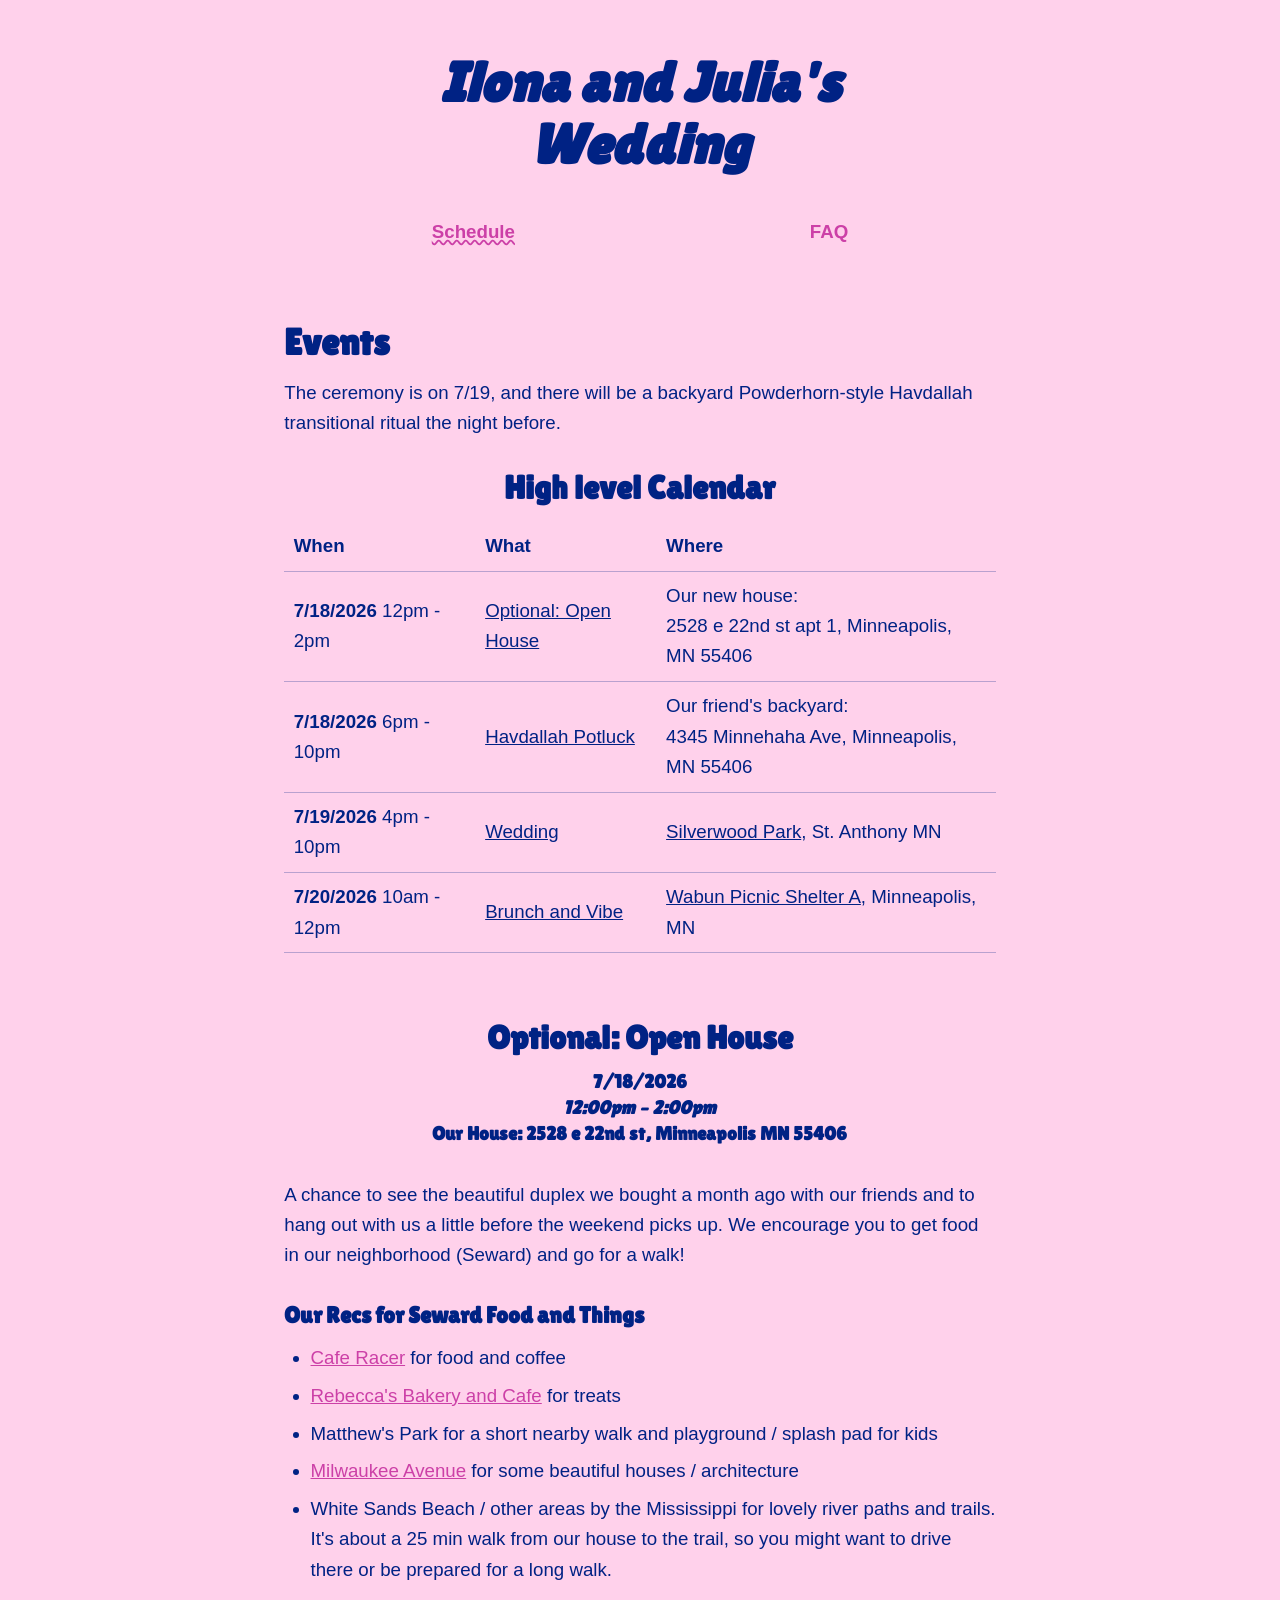
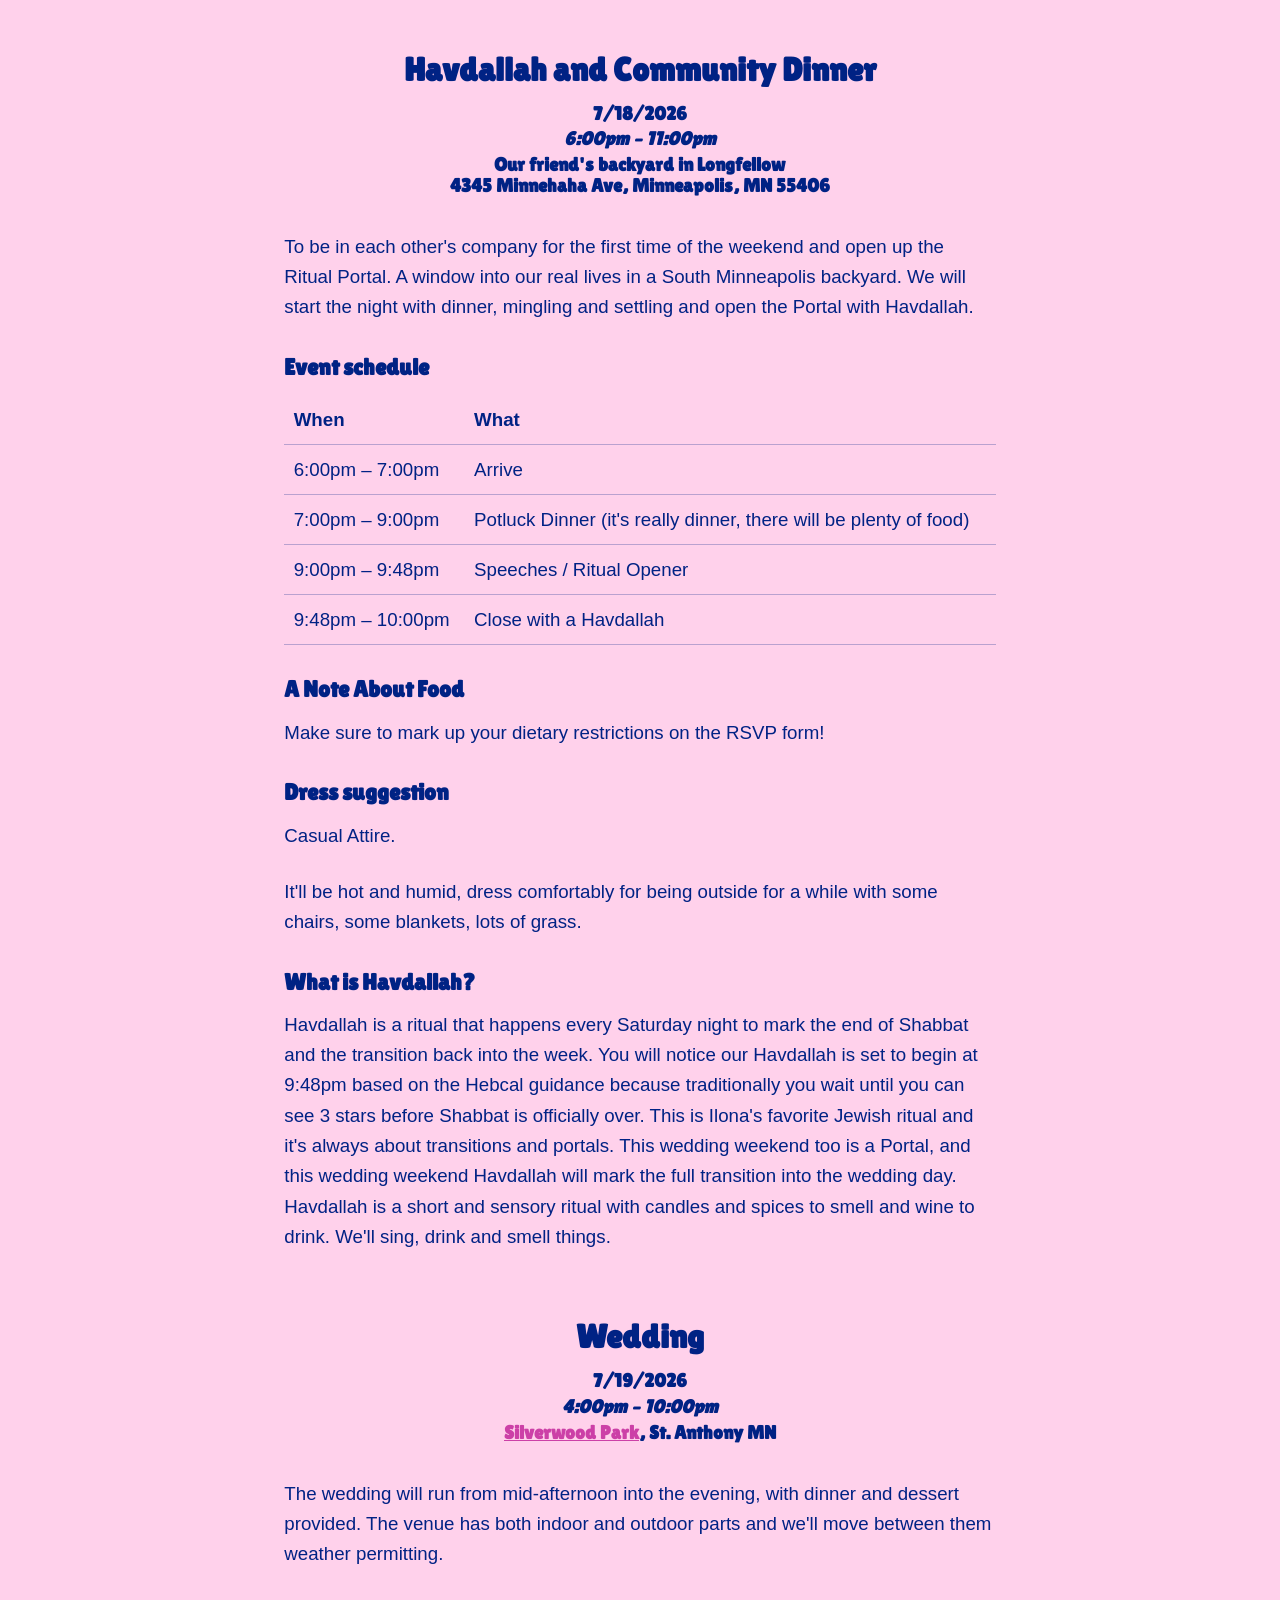
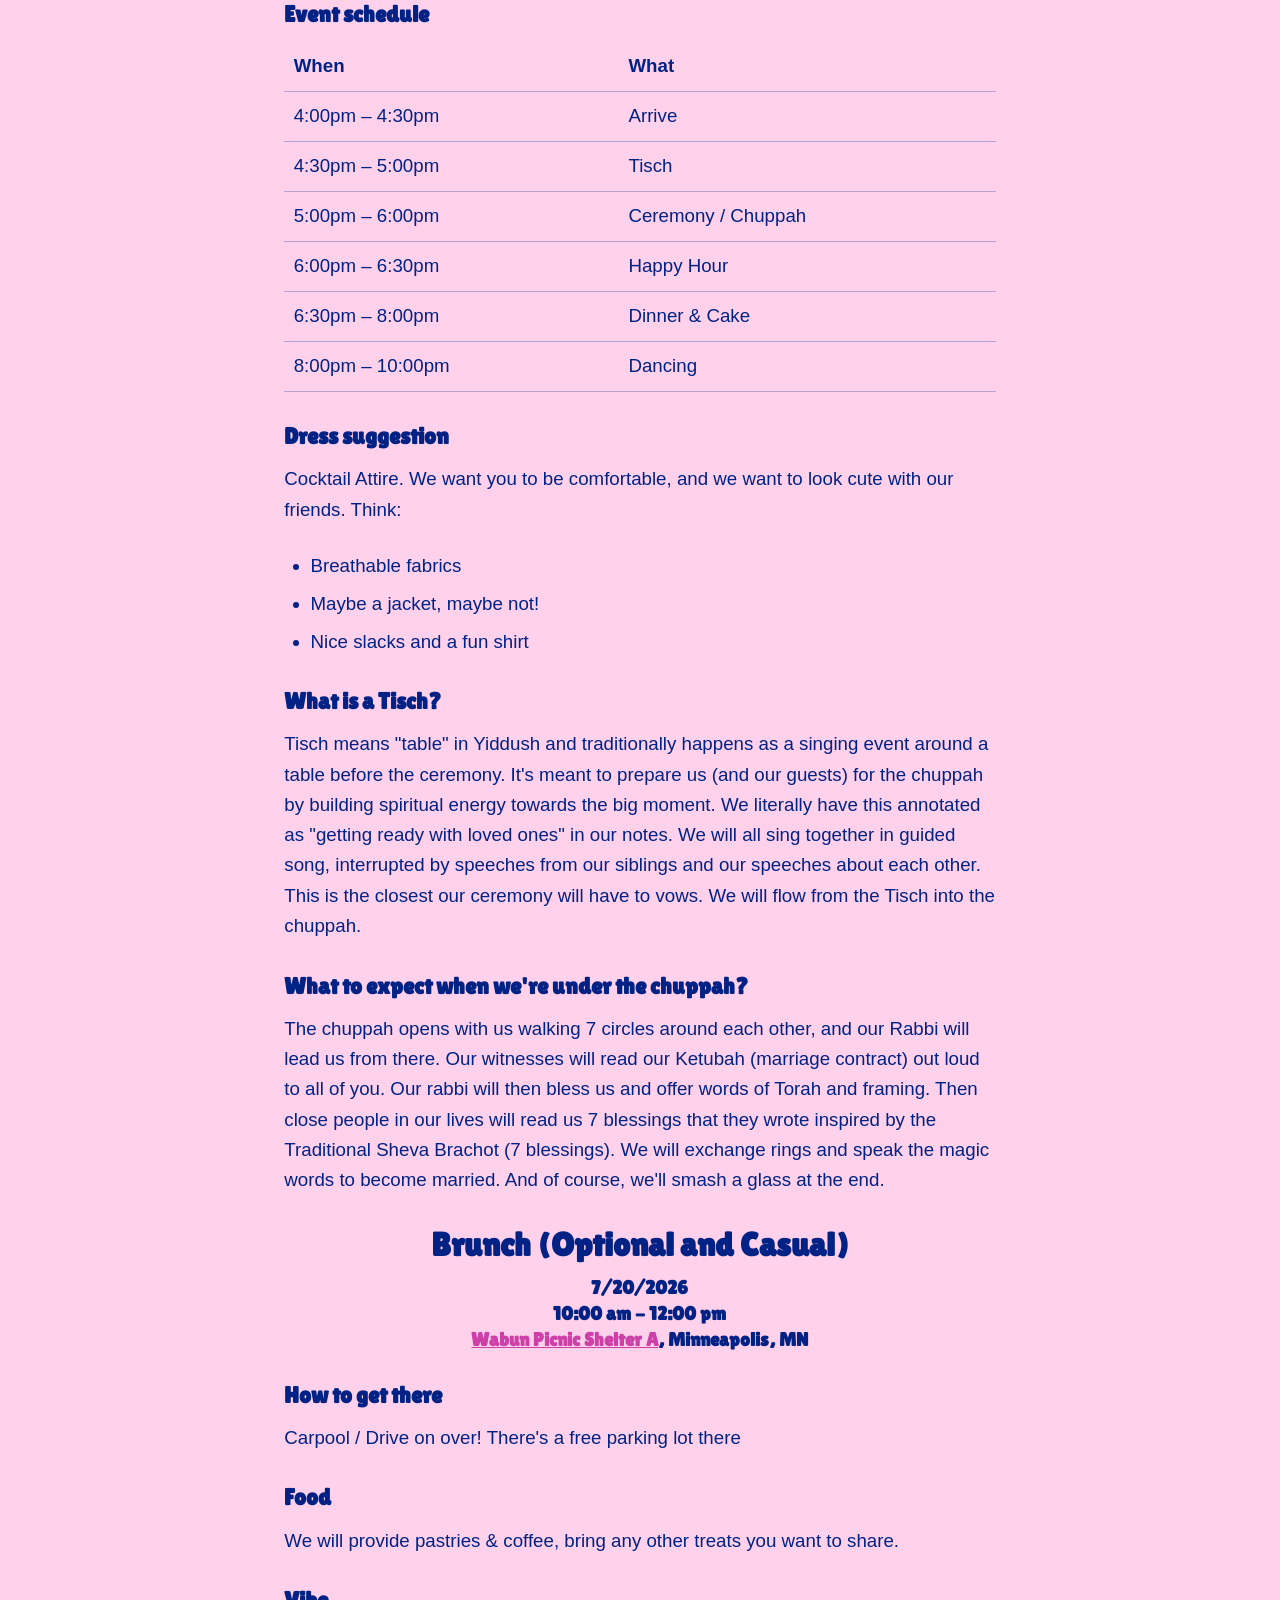
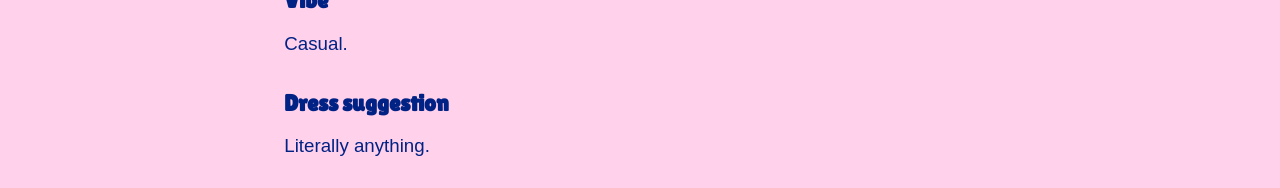
==== index.html @ bc01c8ad "address" ====
<!doctype html>
<html lang="en">

<head>
  <meta charset="utf-8">
  <meta name="viewport" content="width=device-width, initial-scale=1.0">
  <link rel="stylesheet" href="/style.css">
  <link rel="preconnect" href="https://fonts.googleapis.com">
  <link rel="preconnect" href="https://fonts.gstatic.com" crossorigin>
  <link
    href="https://fonts.googleapis.com/css2?family=Merriweather:ital,opsz,wght@0,18..144,300..900;1,18..144,300..900&display=swap"
    rel="stylesheet">
  <title>Ilona and Julia's Wedding</title>
</head>

<body>
  <h1><strong>Ilona and Julia's<br/> Wedding</strong></h1>
  <nav>
    <li><a href="/" class="current">Schedule</a></li>
    <li><a href="/faq.html" class="not-current">FAQ</a></li>
  </nav>
  <p><span class="heart-hover-image"><img src="./IMG_3.jpeg" alt=""></span></p>
  <h2>Events</h2>
  <p>The ceremony is on 7/19, and there will be a backyard Powderhorn-style Havdallah transitional ritual the night before.</p>
  <h3>High level Calendar</h3>
  <table>
    <thead>
      <tr>
        <th style="text-align:left">When</th>
        <th style="text-align:left">What</th>
        <th style="text-align:left">Where</th>
      </tr>
    </thead>
    <tbody>
      <tr>
        <td style="text-align:left"><strong>7/18/2026</strong> 12pm - 2pm</td>
        <td style="text-align:left"><a class="toc-link" href="#openhouse">Optional: Open House</a></td>
        <td style="text-align:left">Our new house:<br/>2528 e 22nd st apt 1, Minneapolis, MN 55406</td>
      </tr>
      <tr>
        <td style="text-align:left"><strong>7/18/2026</strong> 6pm - 10pm</td>
        <td style="text-align:left"><a class="toc-link" href="#havdalah">Havdallah Potluck</a></td>
        <td style="text-align:left">Our friend's backyard:<br/>4345 Minnehaha Ave, Minneapolis, MN 55406</td>
      </tr>
      <tr>
        <td style="text-align:left"><strong>7/19/2026</strong> 4pm - 10pm</td>
        <td style="text-align:left"><a class="toc-link" href="#wedding">Wedding</a></td>
        <td style="text-align:left"><a href="https://www.threeriversparks.org/location/silverwood-park">Silverwood Park</a>, St. Anthony MN</td>
      </tr>
      <tr>
        <td style="text-align:left"><strong>7/20/2026</strong> 10am - 12pm</td>
        <td style="text-align:left"><a class="toc-link" href="#brunch">Brunch and Vibe</a></td>
        <td style="text-align:left"><a href="https://www.minneapolisparks.org/wp-content/uploads/2021/07/minnehaha_park_picnic_map_CORRECTED_2022-reduced.pdf">Wabun Picnic Shelter A</a>,
          Minneapolis, MN</td>
      </tr>
    </tbody>
  </table>
  <h3 id="openhouse"><br />Optional: Open House</h3>
  <h6><strong>7/18/2026</strong></h6>
  <h6><em>12:00pm – 2:00pm</em></h6>
  <h6>Our House: 2528 e 22nd st, Minneapolis MN 55406</h6>
  <br />
  <p>
    A chance to see the beautiful duplex we bought a month ago with our friends and to hang out with us a little before the weekend picks up.
    We encourage you to get food in our neighborhood (Seward) and go for a walk!
  </p>
  <h5>Our Recs for Seward Food and Things</h5>
  <ul>
    <li><a href="https://www.caferacermn.com/">Cafe Racer</a> for food and coffee</li>
    <li><a href="https://www.yelp.com/biz/rebeccas-bakery-minneapolis">Rebecca's Bakery and Cafe</a> for treats</li>
    <li>Matthew's Park for a short nearby walk and playground / splash pad for kids</li>
    <li><a href="https://en.wikipedia.org/wiki/Milwaukee_Avenue_Historic_District">Milwaukee Avenue</a> for some beautiful houses / architecture</li>
    <li>White Sands Beach / other areas by the Mississippi for lovely river paths and trails. It's about a 25 min walk from our house to the trail, so you might want to drive there or be prepared for a long walk.</li>
  </ul>

  <h3 id="havdalah"><br />Havdallah and Community Dinner</h3>
  <h6><strong>7/18/2026</strong></h6>
  <h6><em>6:00pm – 11:00pm</em></h6>
  <h6>Our friend's backyard in Longfellow<br/>4345 Minnehaha Ave, Minneapolis, MN 55406</h6>
  <br />
  <p>To be in each other's company for the first time of the weekend and open up the Ritual Portal.
    A window into our real lives in a South Minneapolis backyard. We will start the night with dinner, mingling and settling and open the Portal with Havdallah.
  </p>
  <h5>Event schedule</h5>
  <table>
    <thead>
      <tr>
        <th style="text-align:left">When</th>
        <th style="text-align:left">What</th>
      </tr>
    </thead>
    <tbody>
      <tr>
        <td style="text-align:left">6:00pm – 7:00pm</td>
        <td style="text-align:left">Arrive</td>
      </tr>
      <tr>
        <td style="text-align:left">7:00pm – 9:00pm</td>
        <td style="text-align:left">Potluck Dinner (it's really dinner, there will be plenty of food)</td>
      </tr>
      <tr>
        <td style="text-align:left">9:00pm – 9:48pm</td>
        <td style="text-align:left">Speeches / Ritual Opener</td>
      </tr>
      <tr>
        <td style="text-align:left">9:48pm – 10:00pm</td>
        <td style="text-align:left">Close with a Havdallah</td>
      </tr>
    </tbody>
  </table>
  <h5>A Note About Food</h5>
  <p>Make sure to mark up your dietary restrictions on the RSVP form!</p>
  <h5>Dress suggestion</h5>
  <p>Casual Attire.</p>
  <p>It'll be hot and humid, dress comfortably for being outside for a while with some chairs, some blankets, lots of grass.</p>
  <h5>What is Havdallah?</h5>
  <p>
    Havdallah is a ritual that happens every Saturday night to mark the end of Shabbat and the transition back into the week.
    You will notice our Havdallah is set to begin at 9:48pm based on the Hebcal guidance because traditionally you wait until you can see 3 stars before Shabbat is officially over.
    This is Ilona's favorite Jewish ritual and it's always about transitions and portals.
    This wedding weekend too is a Portal, and this wedding weekend Havdallah will mark the full transition into the wedding day.
    Havdallah is a short and sensory ritual with candles and spices to smell and wine to drink. We'll sing, drink and smell things.
  </p>
  <!-- <p>Ours will be ....</p> -->
  <h3 id="wedding"><br />Wedding</h3>
  <h6><strong>7/19/2026</strong></h6>
  <h6><em>4:00pm – 10:00pm</em></h6>
  <h6><a href="https://www.threeriversparks.org/location/silverwood-park">Silverwood Park</a>, St. Anthony MN</h6>
  <br />
  <p>The wedding will run from mid-afternoon into the evening, with dinner and dessert
    provided. The venue has both indoor and outdoor parts and we'll move between them weather permitting.</p>
    <h5>Event schedule</h5>
  <table>
    <thead>
      <tr>
        <th style="text-align:left">When</th>
        <th style="text-align:left">What</th>
      </tr>
    </thead>
    <tbody>
      <tr>
        <td style="text-align:left">4:00pm – 4:30pm</td>
        <td style="text-align:left">Arrive</td>
      </tr>
      <tr>
        <td style="text-align:left">4:30pm – 5:00pm</td>
        <td style="text-align:left">Tisch</td>
      </tr>
      <tr>
        <td style="text-align:left">5:00pm – 6:00pm</td>
        <td style="text-align:left">Ceremony / Chuppah</td>
      </tr>
      <tr>
        <td style="text-align:left">6:00pm – 6:30pm</td>
        <td style="text-align:left">Happy Hour</td>
      </tr>
      <tr>
        <td style="text-align:left">6:30pm – 8:00pm</td>
        <td style="text-align:left">Dinner & Cake</td>
      </tr>
      <tr>
        <td style="text-align:left">8:00pm – 10:00pm</td>
        <td style="text-align:left">Dancing</td>
      </tr>
    </tbody>
  </table>
  <h5>Dress suggestion</h5>
  <p>Cocktail Attire. We want you to be comfortable, and we want to look cute with our friends. Think:
    <ul>
      <li>Breathable fabrics</li>
      <li>Maybe a jacket, maybe not!</li>
      <li>Nice slacks and a fun shirt</li>
    </ul>
  </p>
  <h5>What is a Tisch?</h5>
  <p>
    Tisch means "table" in Yiddush and traditionally happens as a singing event around a table before the ceremony.
    It's meant to prepare us (and our guests) for the chuppah by building spiritual energy towards the big moment. We literally have this annotated as "getting ready with loved ones" in our notes.
    We will all sing together in guided song, interrupted by speeches from our siblings and our speeches about each other.
    This is the closest our ceremony will have to vows. We will flow from the Tisch into the chuppah.
  </p>
  <h5>What to expect when we're under the chuppah?</h5>
  <p>
    The chuppah opens with us walking 7 circles around each other, and our Rabbi will lead us from there. Our witnesses will read our Ketubah (marriage contract) out loud to all of you.
    Our rabbi will then bless us and offer words of Torah and framing. Then close people in our lives will read us 7 blessings that they wrote inspired by the Traditional Sheva Brachot (7 blessings).
    We will exchange rings and speak the magic words to become married.
    And of course, we'll smash a glass at the end.
  </p>
  <!-- <p>Ours will be ....</p> -->
  <h3 id="brunch">Brunch (Optional and Casual)</h3>
  <h6><strong>7/20/2026</strong></h6>
  <h6>10:00 am - 12:00 pm</h6>
  <h6><a href="https://www.minneapolisparks.org/wp-content/uploads/2021/07/minnehaha_park_picnic_map_CORRECTED_2022-red">Wabun Picnic Shelter A</a>, Minneapolis, MN</h6>
  <h5>How to get there</h5>
  <p>Carpool / Drive on over! There's a free parking lot there</p>
  <h5>Food</h5>
  <p>We will provide pastries &amp; coffee, bring any other treats you want to share.</p>
  <h5>Vibe</h5>
  <p>Casual.</p>
  <h5>Dress suggestion</h5>
  <p>Literally anything.</p>
</body>
---- style.css ----
/* Sakura.css v1.5.0
 * ================
 * Minimal css theme.
 * Project: https://github.com/oxalorg/sakura/
 */
@import url('https://fonts.googleapis.com/css2?family=Lilita+One&display=swap');

 :root {
  --hover-accent-color: #ff6dc0; /* Define the hover color variable */
  --accent-color: #cc40a7;
  --background-color: #ffd1eb;
  --text-color: #002284;
  --text-color-less-opacity: #00218446;
}

/* Body */
html {
  font-size: 65%;
}

body {
  font-size: 1.8rem;
  font-family: Arial, sans-serif;
  line-height: 1.618;
  max-width: 38em;
  margin: auto;
  color: var(--text-color);
  background-color: var(--background-color);
  padding-left: 16px;
  padding-right: 16px;
}

@media (max-width: 684px) {
  body {
    font-size: 1.53rem;
  }
}
@media (max-width: 382px) {
  body {
    font-size: 1.35rem;
  }
}
h1,
h2,
h3,
h4,
h5,
h6 {
  line-height: 1.1;
  font-family: "Lilita One";
  font-weight: 600;
  margin-top: 3rem;
  margin-bottom: 1.5rem;
  overflow-wrap: break-word;
  word-wrap: break-word;
  -ms-word-break: break-all;
  word-break: break-word;
}

h1 {
  font-size: 3em;
  text-align: center;
  margin-bottom: 4rem;
  margin-top: 5rem;
  font-style: italic;
  font-weight: 100;
}

h2 {
  font-size: 2em;
}

h3 {
  font-size: 1.75em;
  text-align: center;
}

h4 {
  font-size: 1.5em;
}

h5 {
  font-size: 1.25em;
}

h6 {
  font-size: 1em;
  text-align: center;
  margin-top: 0.5rem;
  margin-bottom: 0.5rem;
}

p {
  margin-top: 0px;
  margin-bottom: 2.5rem;
}

small,
sub,
sup {
  font-size: 75%;
}

hr {
  border-color: var(--accent-color);
}

a, a:visited {
  text-decoration: underline;
  color: var(--accent-color);
}

td a, td a:visited {
  color: var(--text-color);
}

ul {
  padding-left: 1.4em;
  margin-top: 0px;
  margin-bottom: 2.5rem;
}

li {
  margin-bottom: 0.4em;
}

img,
video {
  height: auto;
  max-width: 100%;
  margin-top: 0px;
  margin-bottom: 2.5rem;
  border-radius: 25px;
}

/* Pre and Code */
pre {
  background-color: #f1f1f1;
  display: block;
  padding: 1em;
  overflow-x: auto;
  margin-top: 0px;
  margin-bottom: 2.5rem;
  font-size: 0.9em;
}

code,
kbd,
samp {
  font-size: 0.9em;
  padding: 0 0.5em;
  background-color: #f1f1f1;
  white-space: pre-wrap;
}

pre > code {
  padding: 0;
  background-color: transparent;
  white-space: pre;
  font-size: 1em;
}

/* Tables */
table {
  text-align: left-align;
  width: 100%;
  border-collapse: collapse;
  margin-bottom: 2rem;
}

td,
th {
  padding: 0.5em;
  border-bottom: 1px solid var(--text-color-less-opacity);
}

label,
legend,
fieldset {
  display: block;
  margin-bottom: 0.5rem;
  font-weight: 600;
}

nav {
  display: flex;
  justify-content: space-around;
  list-style-type: none;
}

nav a {
  font-weight: bold;
}

nav .not-current {
  text-decoration: none;
}

nav .current {
  text-decoration-style: wavy;
}

/* Side Panel */
.side-panel {
  position: fixed;
  top: 0;
  right: -282px; /* width (280px) + shadow offset (2px) */
  width: 280px;
  height: 100%;
  background-color: #f5f3ed; /* Match body background */
  box-shadow: -2px 0 5px rgba(0, 0, 0, 0.1);
  transition: right 0.3s ease-in-out;
  z-index: 1000; /* Below hamburger when closed, but above content */
  padding: 20px;
  padding-top: 60px; /* Space for close button */
  overflow-y: auto;
  box-sizing: border-box; /* Ensure padding is within the width */
}

.side-panel.open {
  right: 0; /* Slide in */
}

.side-panel .close-btn {
  position: absolute;
  top: 15px;
  right: 15px;
  background-color: transparent;
  border: none;
  cursor: pointer;
  padding: 0;
  width: 48px;
  height: 48px;
  display: flex;
  align-items: center;
  justify-content: center;
  border-radius: 50%;
  transition: background-color 0.3s ease-in-out;
}

.side-panel .close-btn:hover {
  background-color: var(--hover-accent-color);
}

.side-panel .close-btn svg.close-icon {
  width: 75%;
  height: 75%;
}

#side-panel-nav a {
  display: block;
  padding: 10px 0;
  color: var(--accent-color);
  text-decoration: none;
  font-size: 1.6rem;
  border-bottom: 1px solid #e0e0e0;
}

#side-panel-nav a:hover {
  color: var(--hover-accent-color);
}
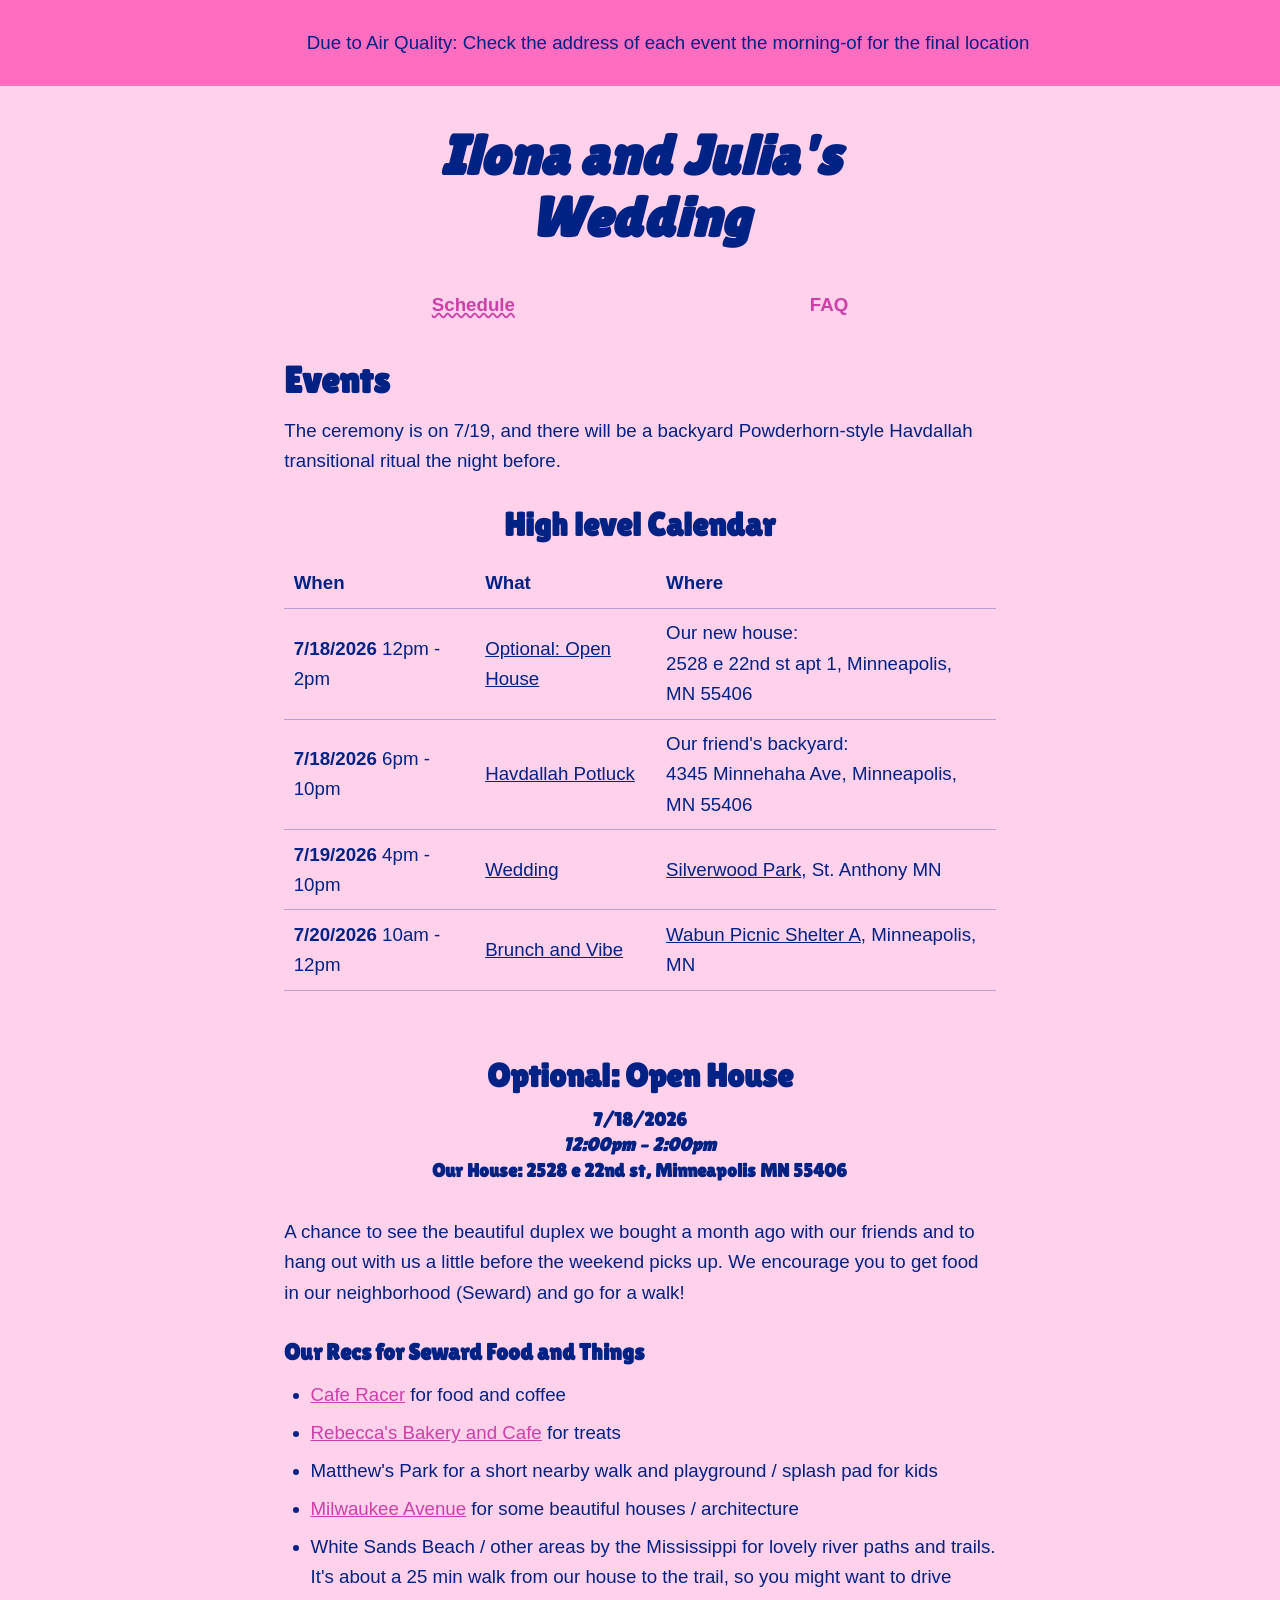
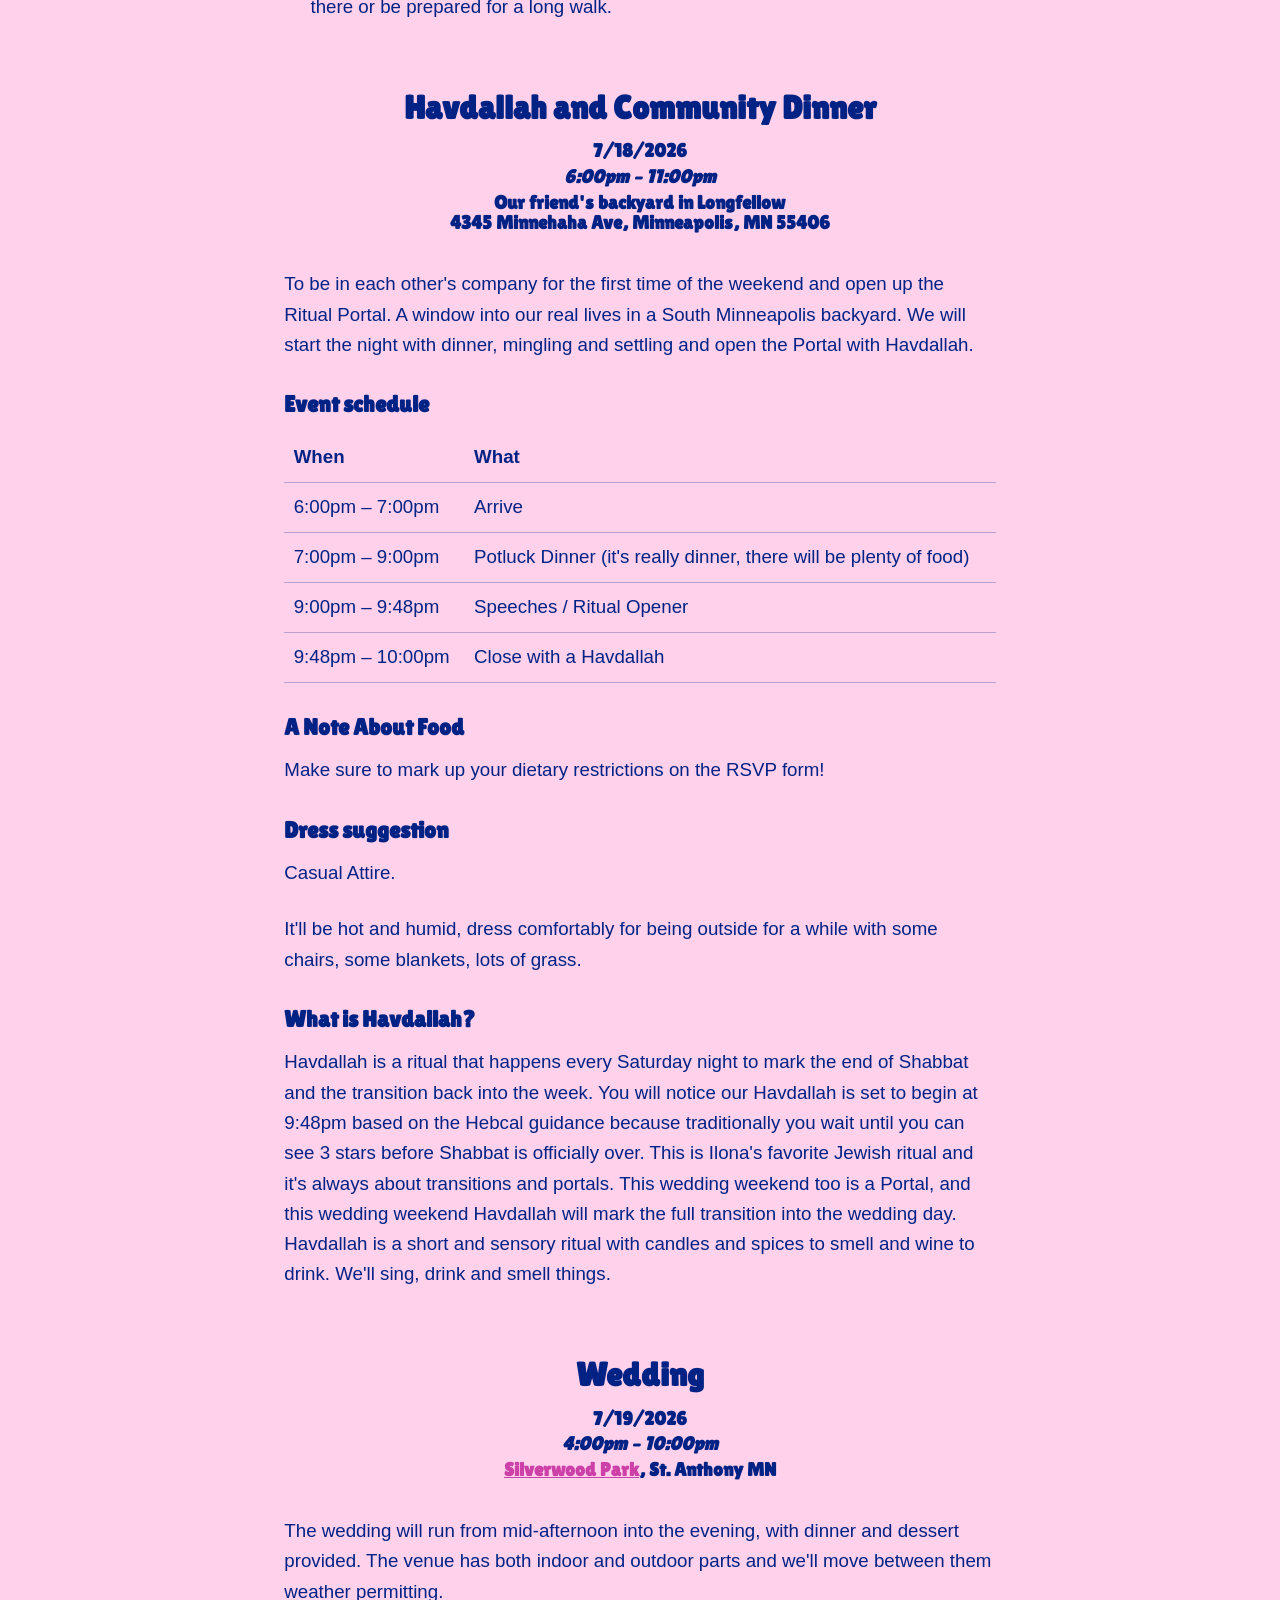
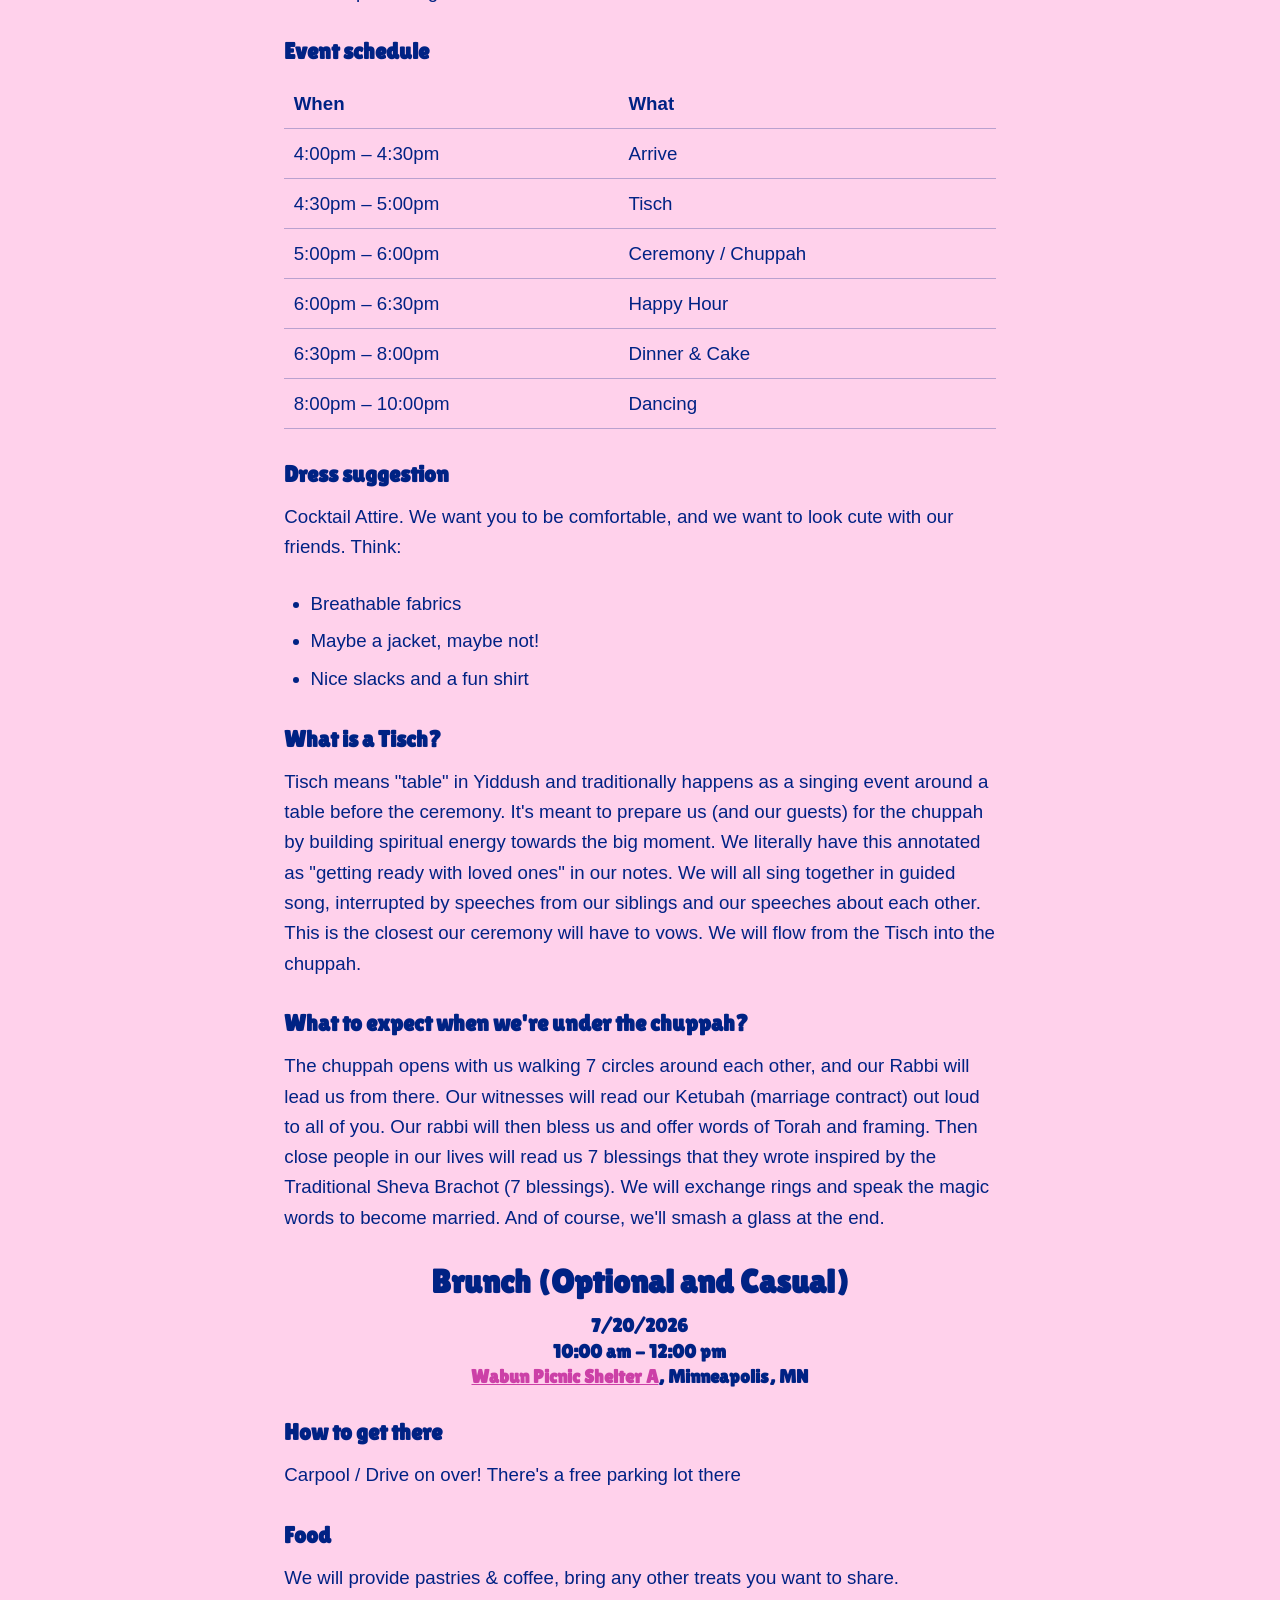
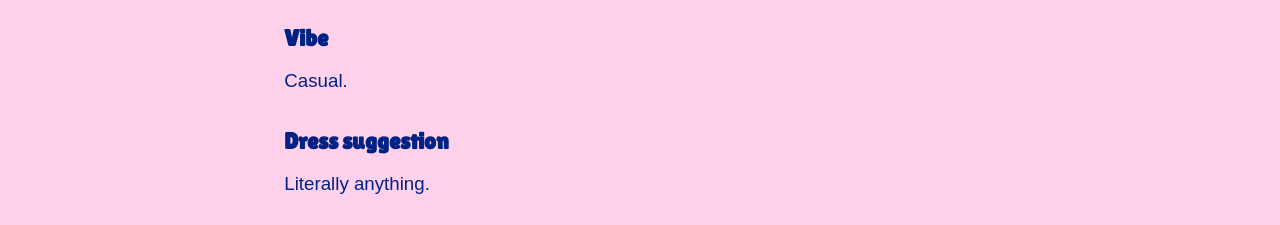
==== commit e5b571a1: "air quality banner" ====
--- a/index.html
+++ b/index.html
@@ -14,12 +14,12 @@
 </head>
 
 <body>
+  <p class="weather-banner">Due to Air Quality: Check the address of each event the morning-of for the final location</p>
   <h1><strong>Ilona and Julia's<br/> Wedding</strong></h1>
   <nav>
     <li><a href="/" class="current">Schedule</a></li>
     <li><a href="/faq.html" class="not-current">FAQ</a></li>
   </nav>
-  <p><span class="heart-hover-image"><img src="./IMG_3.jpeg" alt=""></span></p>
   <h2>Events</h2>
   <p>The ceremony is on 7/19, and there will be a backyard Powderhorn-style Havdallah transitional ritual the night before.</p>
   <h3>High level Calendar</h3>
--- a/style.css
+++ b/style.css
@@ -28,6 +28,19 @@
   background-color: var(--background-color);
   padding-left: 16px;
   padding-right: 16px;
+  overflow-x: hidden;
+}
+
+.weather-banner {
+  padding: 1.5em;
+  margin-left: 0px;
+  background: var(--hover-accent-color);
+  color: var(--text-color);
+  width: 100vw;
+  text-align: center;
+  position: absolute;
+  top: 0px;
+  left: 0px;
 }
 
 @media (max-width: 684px) {
@@ -61,7 +74,7 @@
   font-size: 3em;
   text-align: center;
   margin-bottom: 4rem;
-  margin-top: 5rem;
+  margin-top: 12rem;
   font-style: italic;
   font-weight: 100;
 }
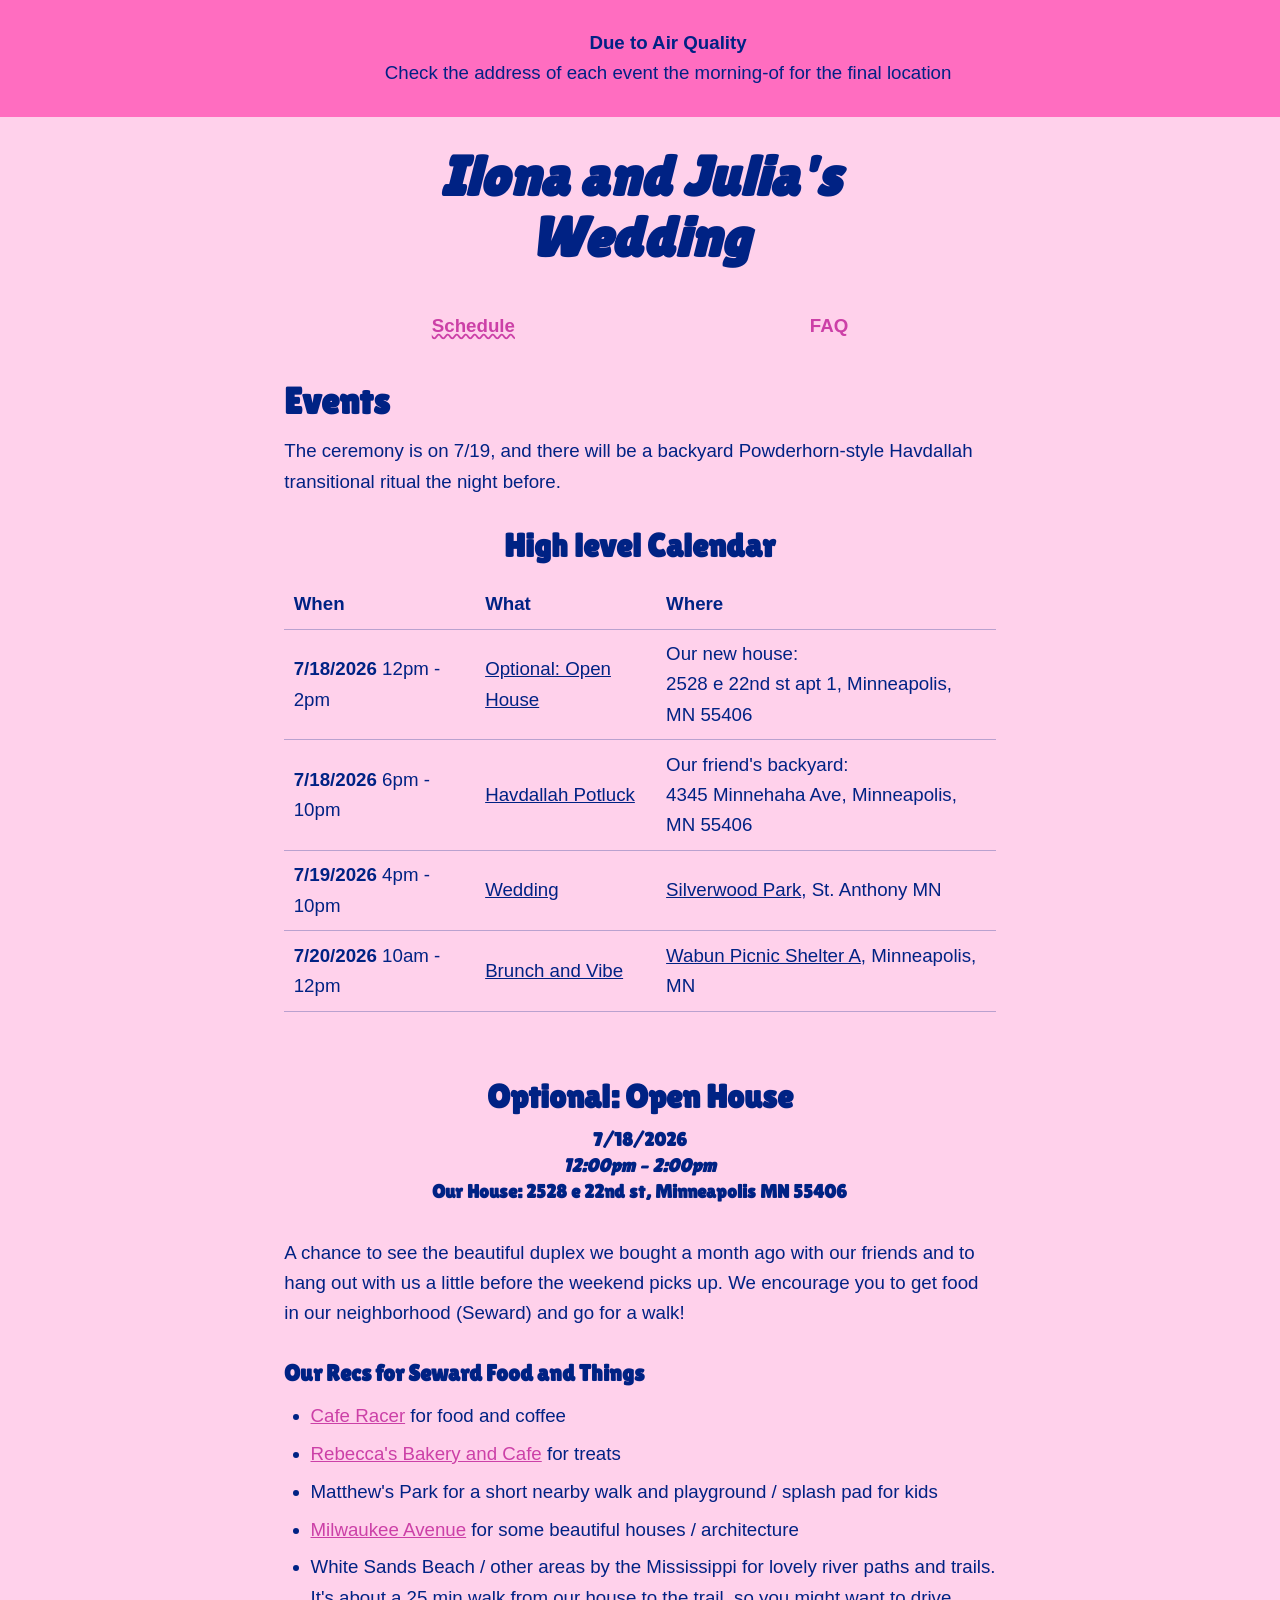
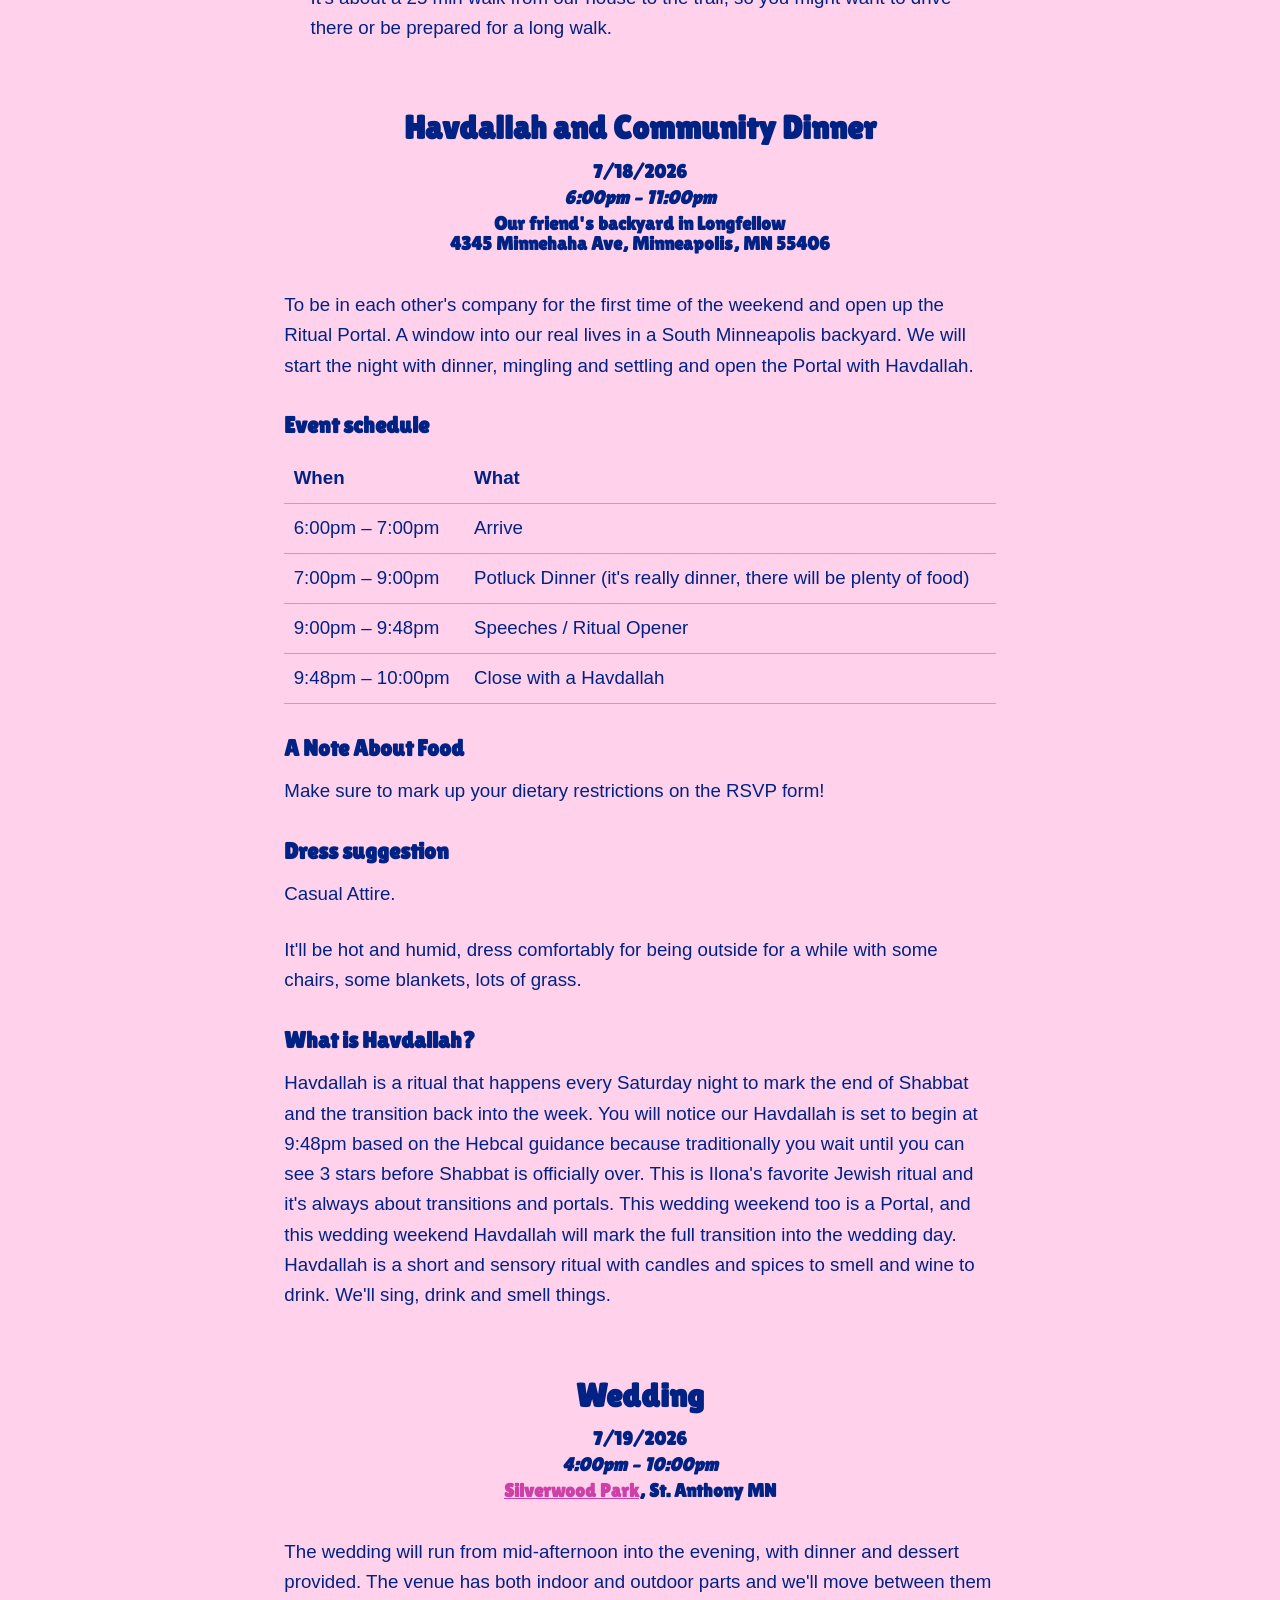
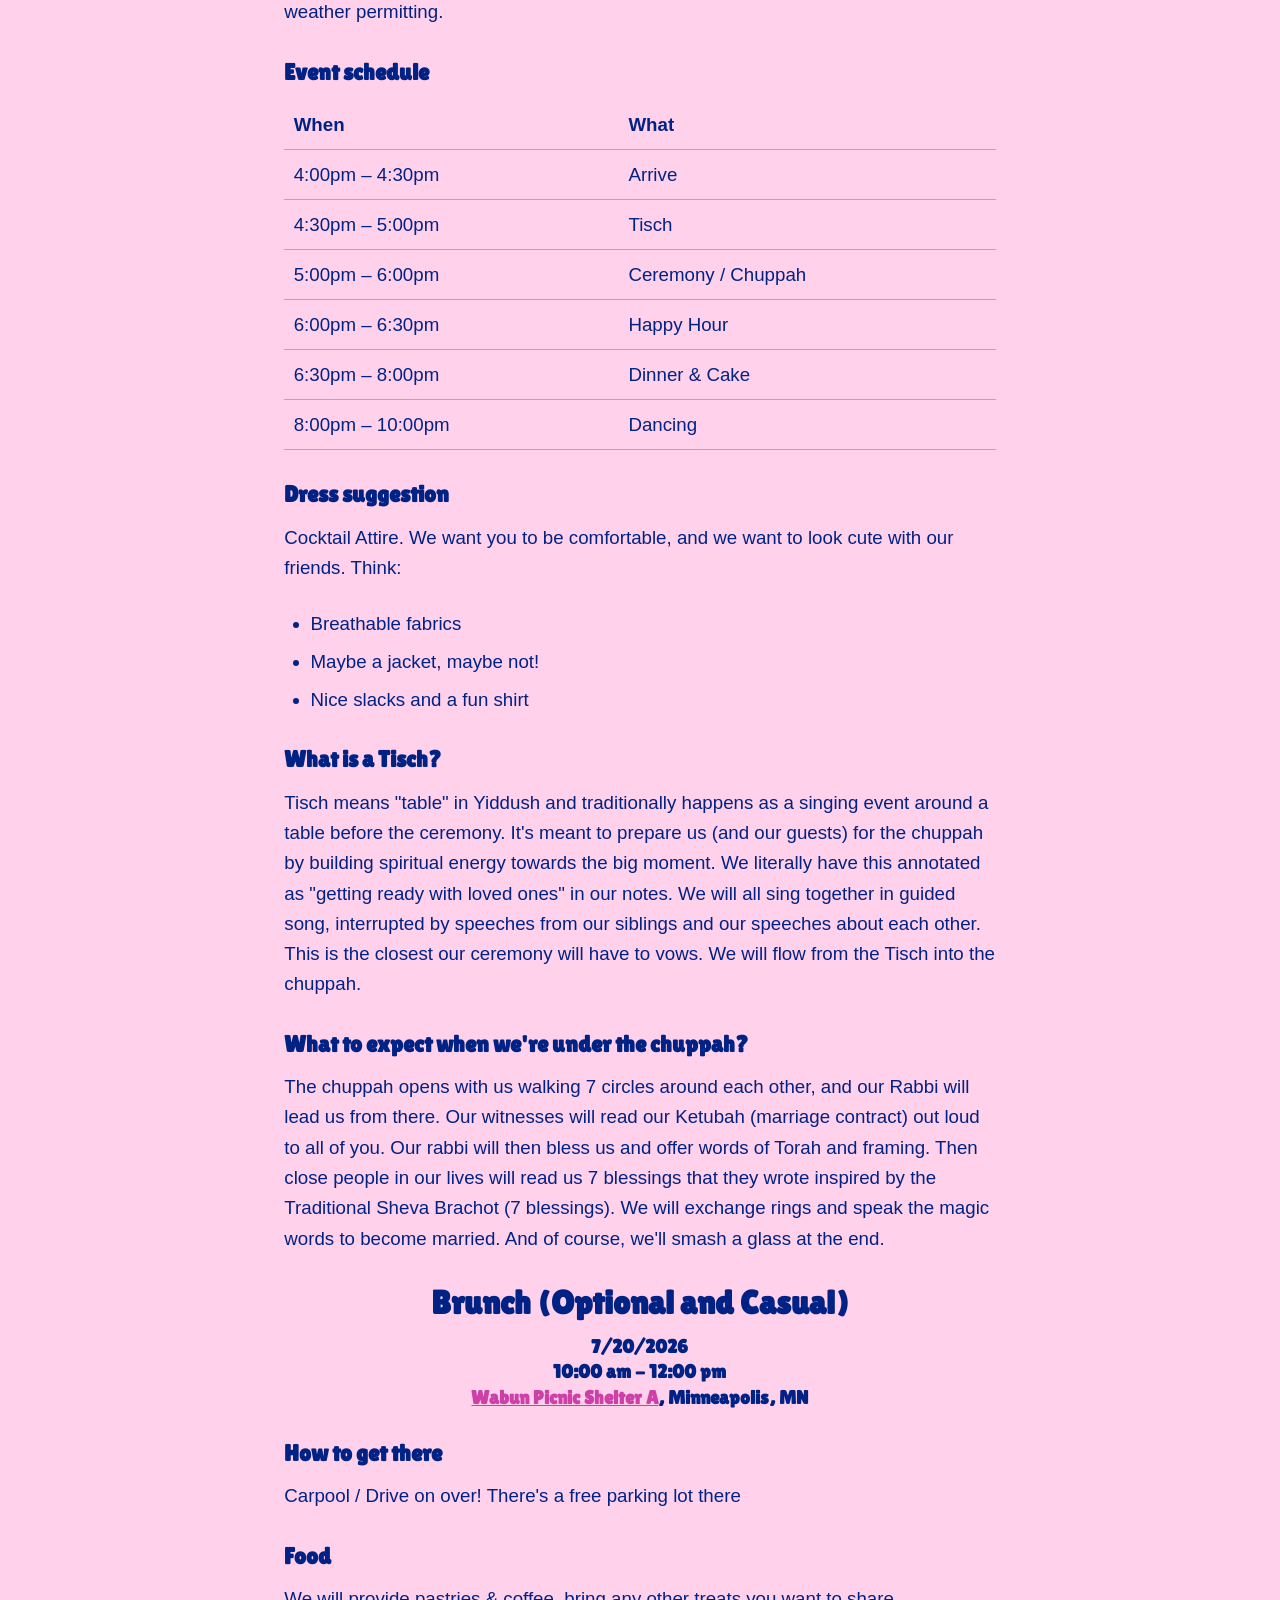
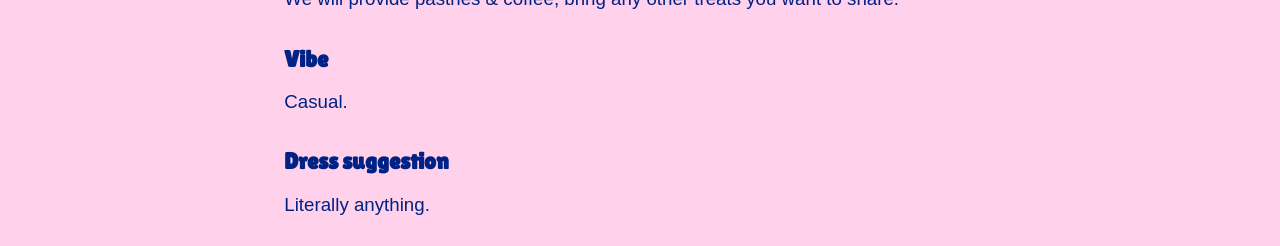
==== commit 9cff8ce6: "air quality banner v2 for better mobile" ====
--- a/index.html
+++ b/index.html
@@ -14,7 +14,10 @@
 </head>
 
 <body>
-  <p class="weather-banner">Due to Air Quality: Check the address of each event the morning-of for the final location</p>
+  <span class="weather-banner">
+    <p><strong>Due to Air Quality</strong></p>
+    <p>Check the address of each event the morning-of for the final location</p>
+  </span>
   <h1><strong>Ilona and Julia's<br/> Wedding</strong></h1>
   <nav>
     <li><a href="/" class="current">Schedule</a></li>
--- a/style.css
+++ b/style.css
@@ -41,6 +41,10 @@
   position: absolute;
   top: 0px;
   left: 0px;
+}
+
+.weather-banner p {
+  margin: 0px;
 }
 
 @media (max-width: 684px) {
@@ -74,7 +78,7 @@
   font-size: 3em;
   text-align: center;
   margin-bottom: 4rem;
-  margin-top: 12rem;
+  margin-top: 14rem;
   font-style: italic;
   font-weight: 100;
 }
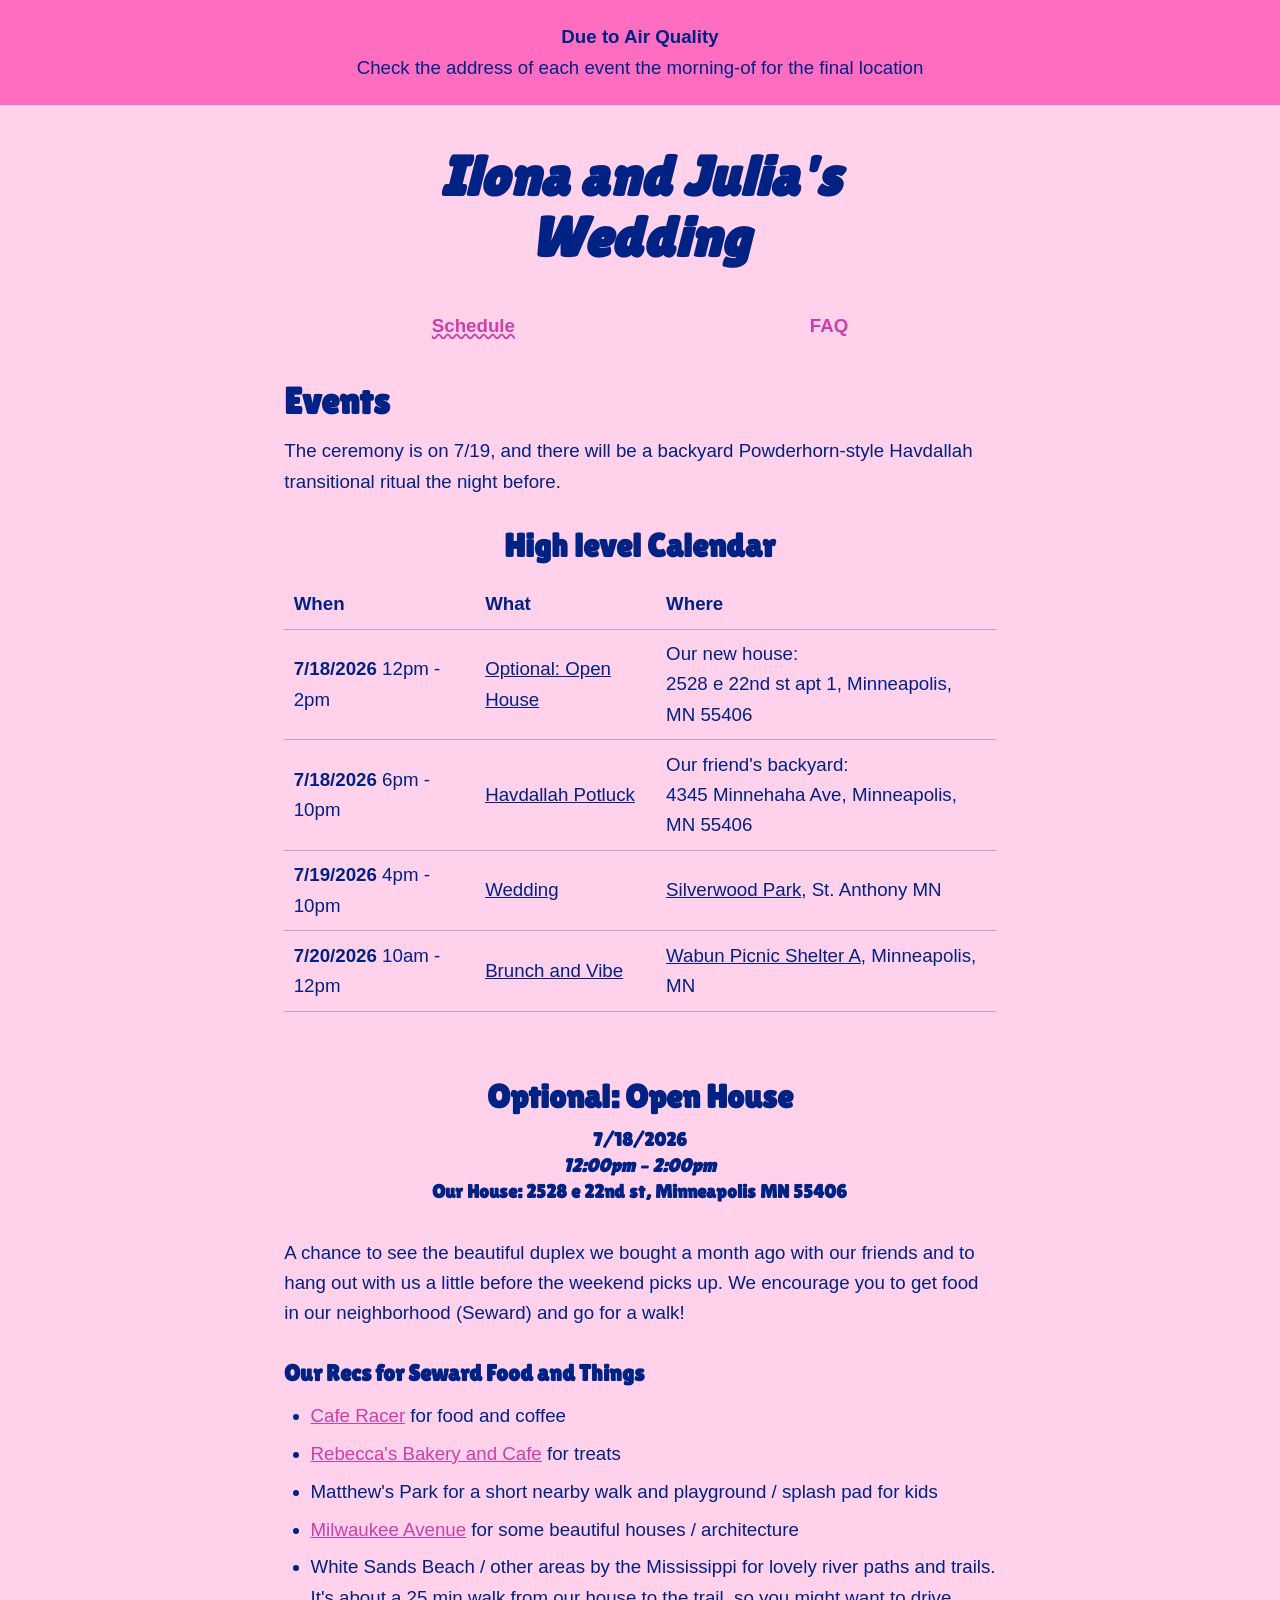
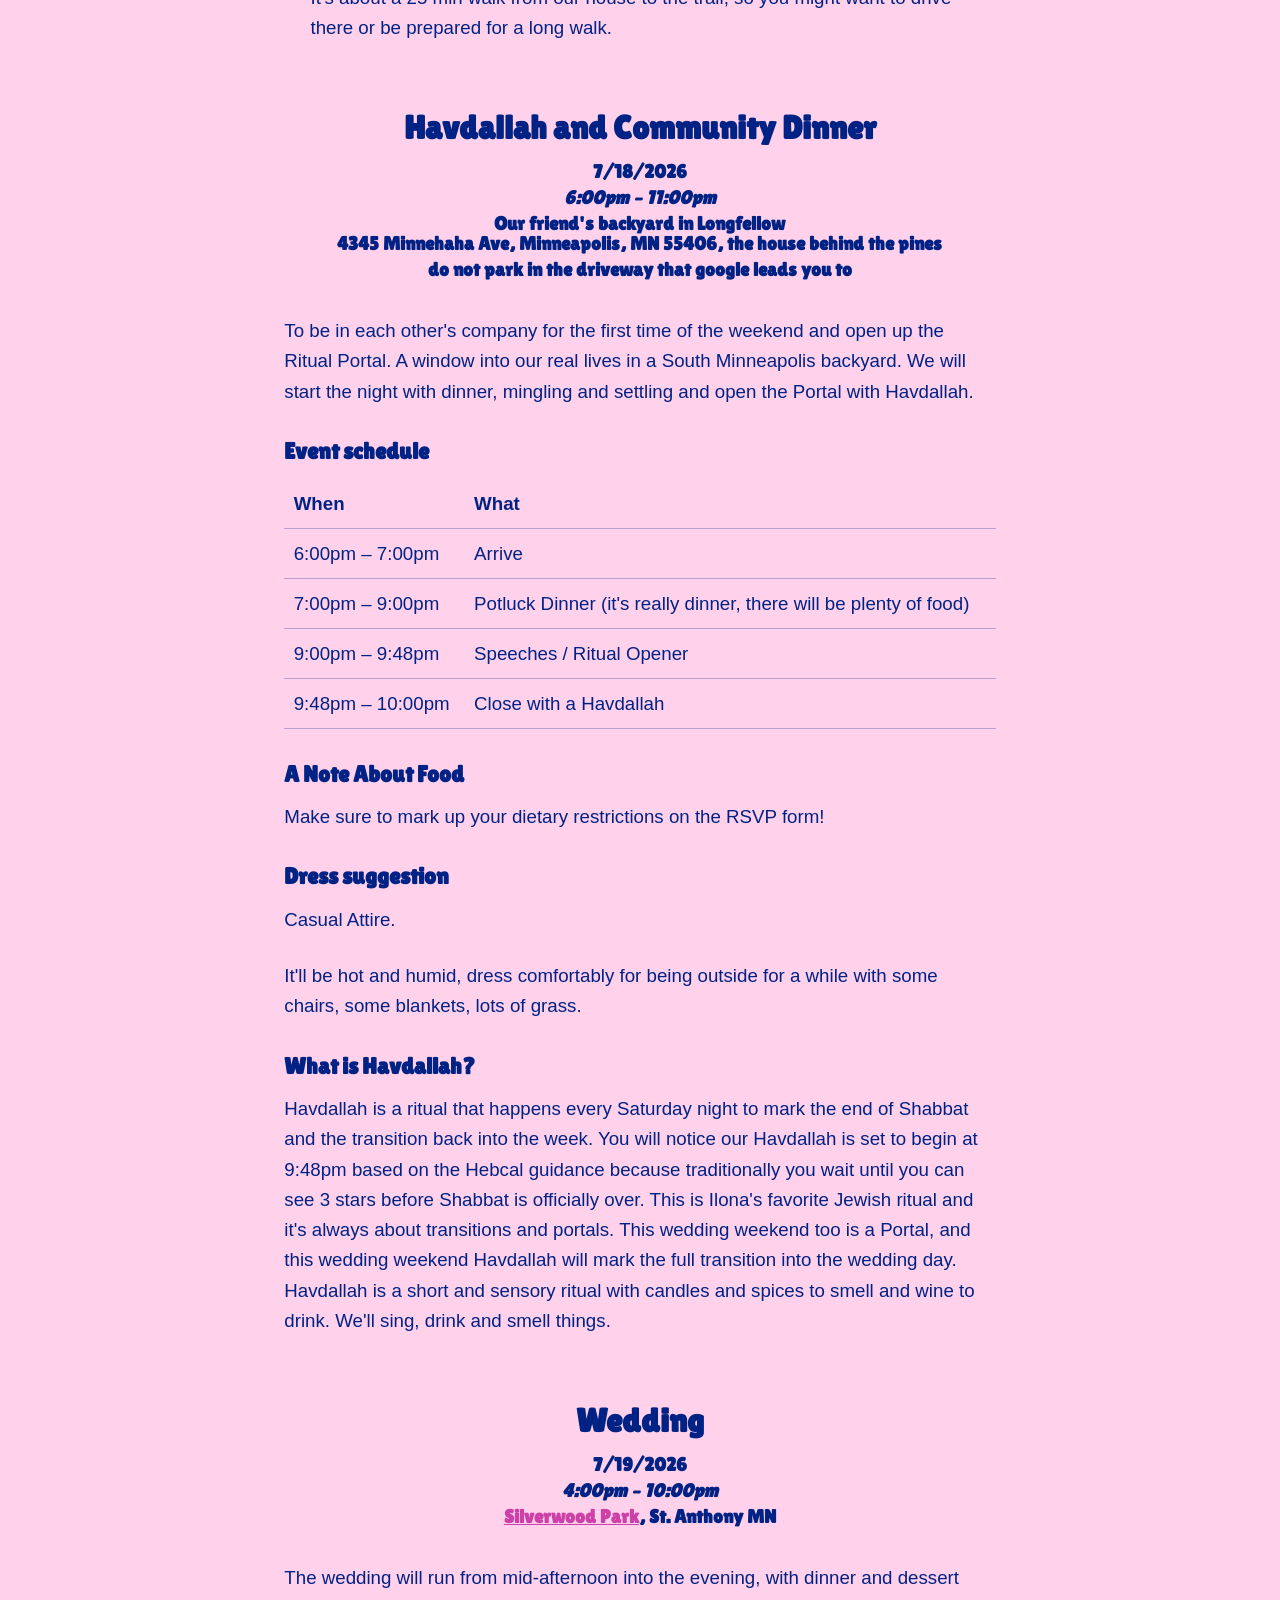
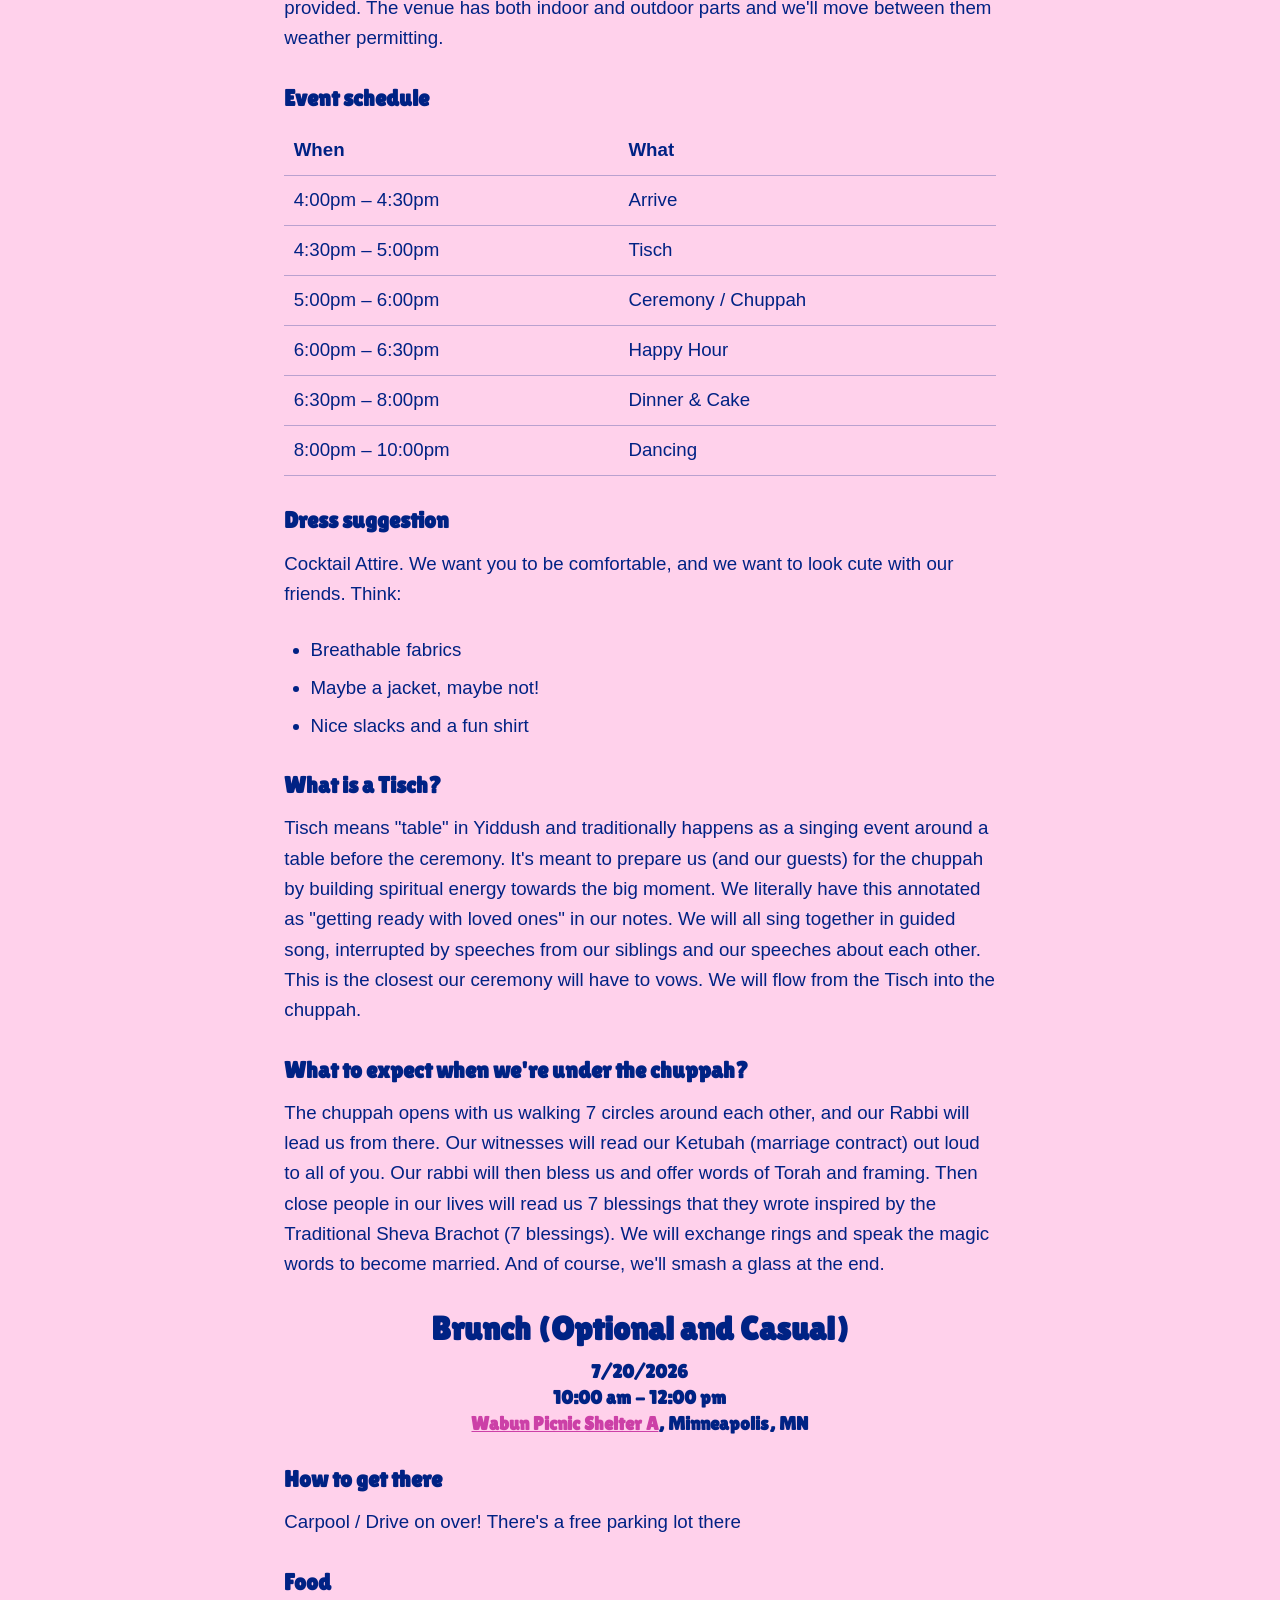
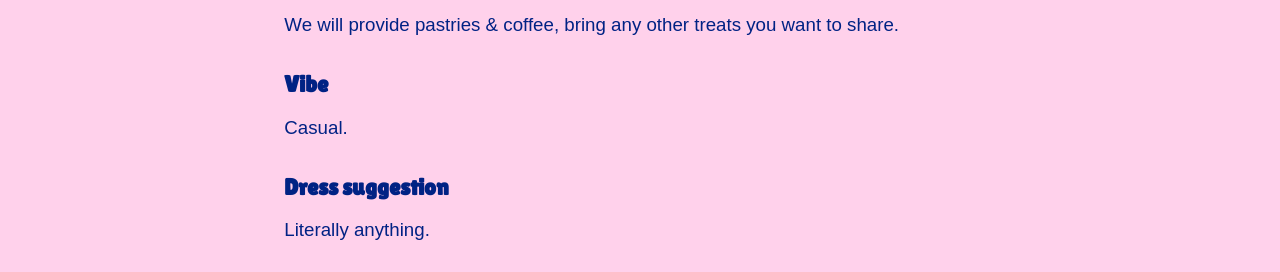
==== commit 51d13eff: "Update index.html" ====
--- a/index.html
+++ b/index.html
@@ -79,7 +79,8 @@
   <h3 id="havdalah"><br />Havdallah and Community Dinner</h3>
   <h6><strong>7/18/2026</strong></h6>
   <h6><em>6:00pm – 11:00pm</em></h6>
-  <h6>Our friend's backyard in Longfellow<br/>4345 Minnehaha Ave, Minneapolis, MN 55406</h6>
+  <h6>Our friend's backyard in Longfellow<br/>4345 Minnehaha Ave, Minneapolis, MN 55406, the house behind the pines</h6>
+  <h6>do not park in the driveway that google leads you to</h6>
   <br />
   <p>To be in each other's company for the first time of the weekend and open up the Ritual Portal.
     A window into our real lives in a South Minneapolis backyard. We will start the night with dinner, mingling and settling and open the Portal with Havdallah.
@@ -202,4 +203,4 @@
   <p>Casual.</p>
   <h5>Dress suggestion</h5>
   <p>Literally anything.</p>
-</body>+</body>
--- a/style.css
+++ b/style.css
@@ -32,7 +32,7 @@
 }
 
 .weather-banner {
-  padding: 1.5em;
+  padding: 1.2em;
   margin-left: 0px;
   background: var(--hover-accent-color);
   color: var(--text-color);
@@ -41,6 +41,7 @@
   position: absolute;
   top: 0px;
   left: 0px;
+  box-sizing: border-box;
 }
 
 .weather-banner p {
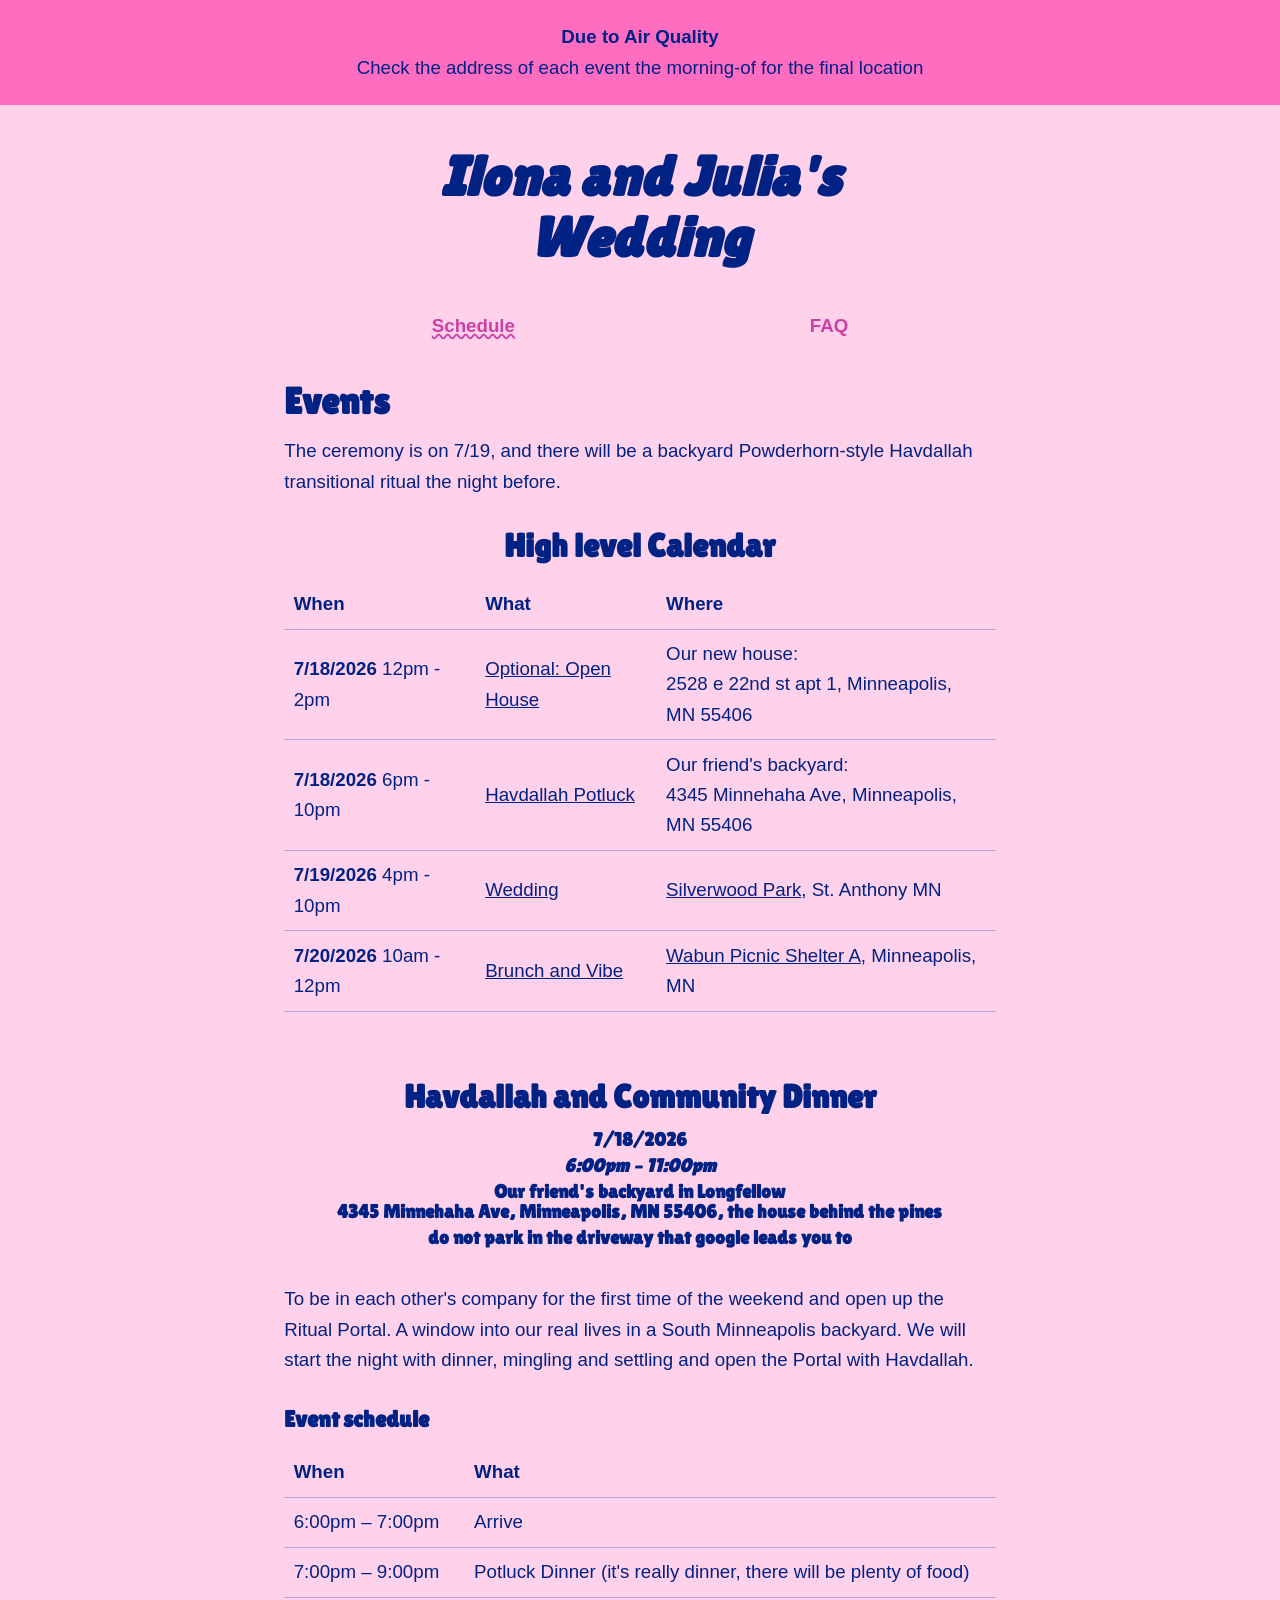
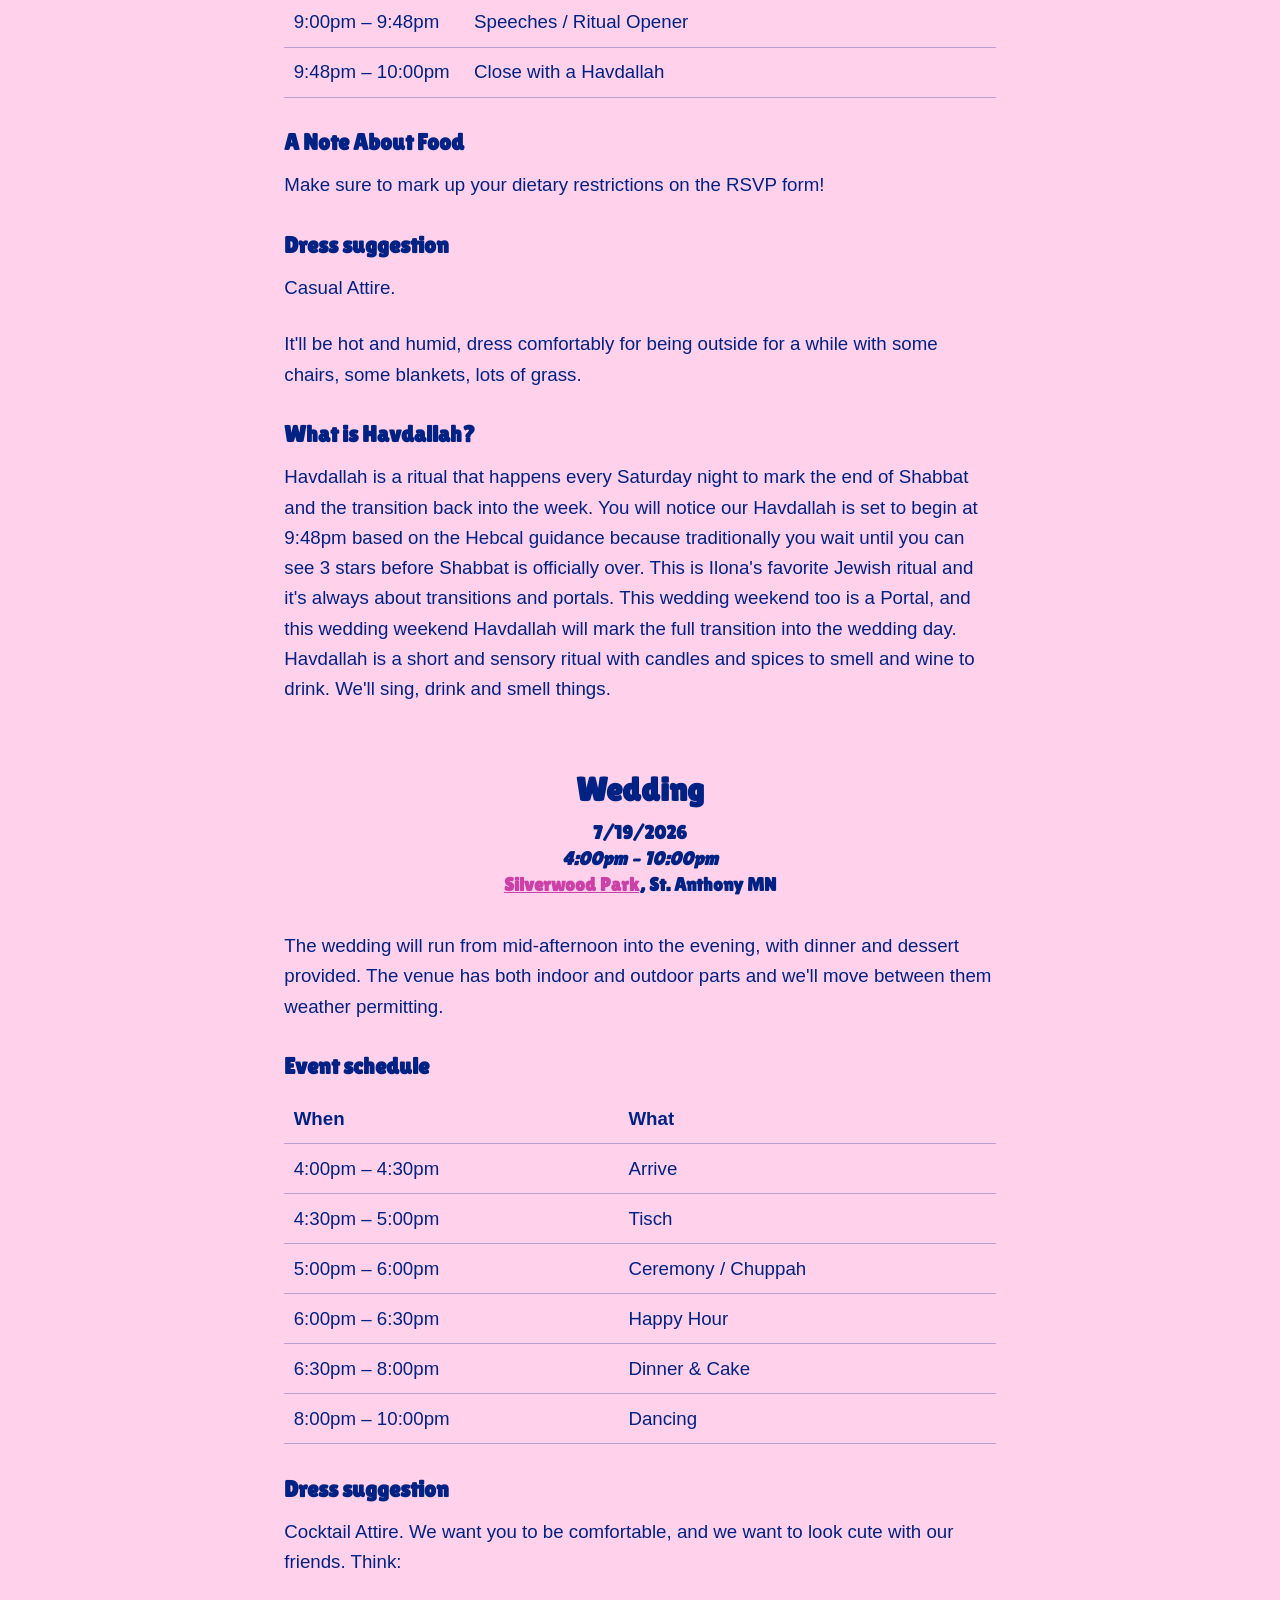
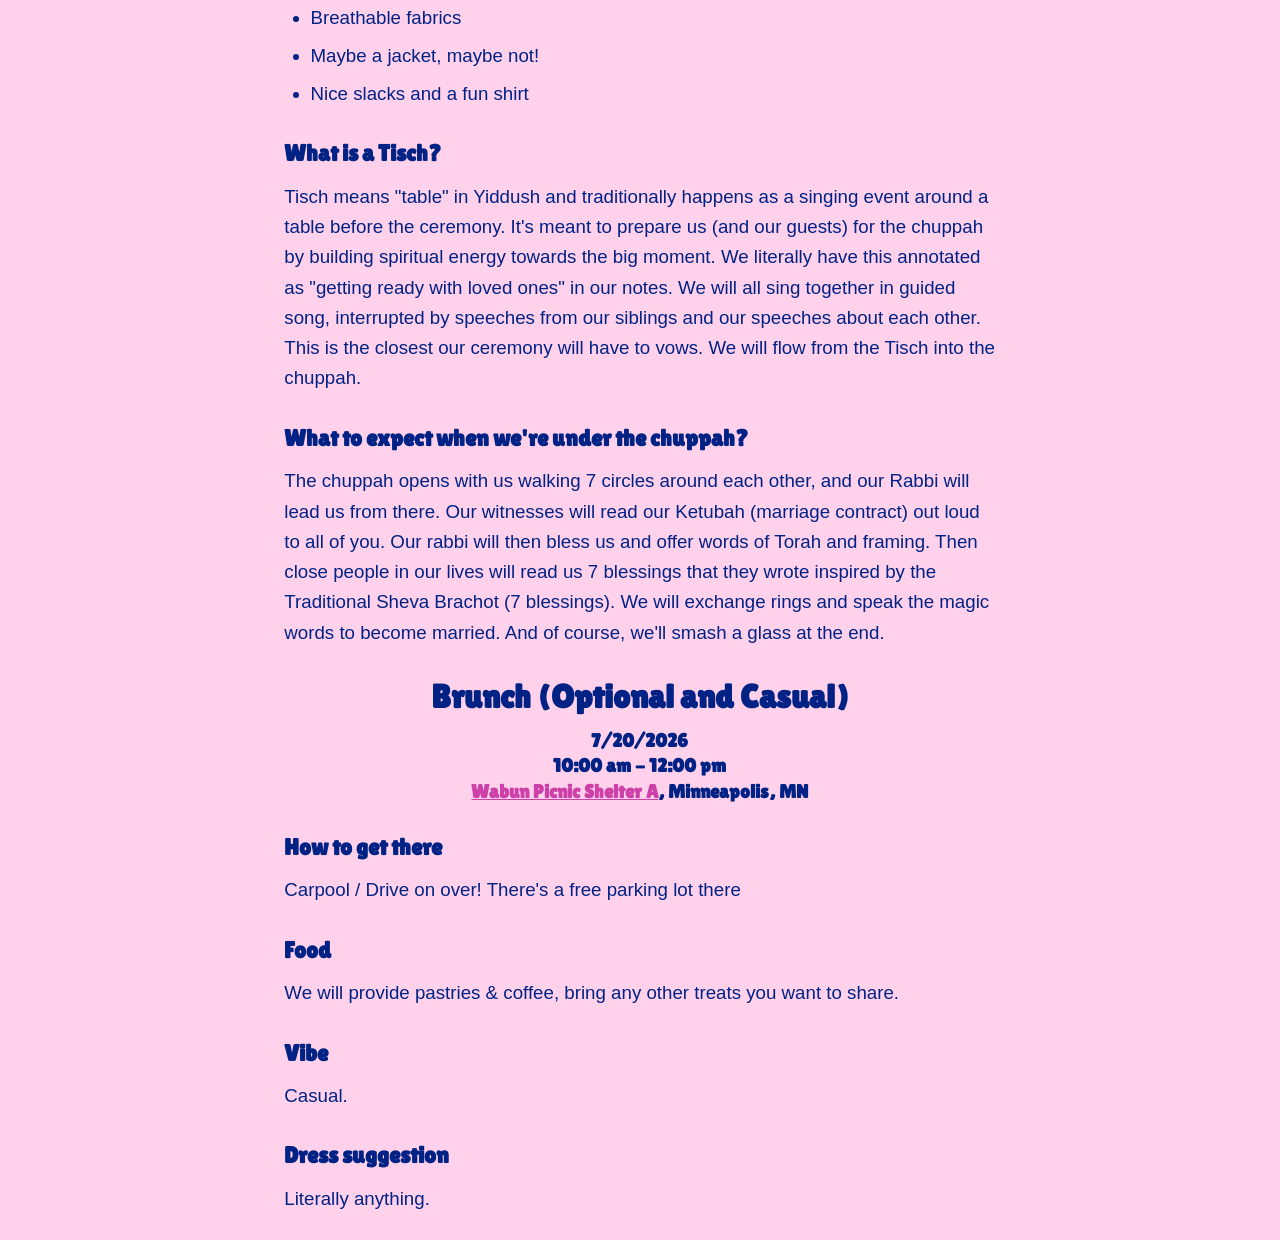
==== commit 9b9d8c30: "Update index.html" ====
--- a/index.html
+++ b/index.html
@@ -58,23 +58,6 @@
       </tr>
     </tbody>
   </table>
-  <h3 id="openhouse"><br />Optional: Open House</h3>
-  <h6><strong>7/18/2026</strong></h6>
-  <h6><em>12:00pm – 2:00pm</em></h6>
-  <h6>Our House: 2528 e 22nd st, Minneapolis MN 55406</h6>
-  <br />
-  <p>
-    A chance to see the beautiful duplex we bought a month ago with our friends and to hang out with us a little before the weekend picks up.
-    We encourage you to get food in our neighborhood (Seward) and go for a walk!
-  </p>
-  <h5>Our Recs for Seward Food and Things</h5>
-  <ul>
-    <li><a href="https://www.caferacermn.com/">Cafe Racer</a> for food and coffee</li>
-    <li><a href="https://www.yelp.com/biz/rebeccas-bakery-minneapolis">Rebecca's Bakery and Cafe</a> for treats</li>
-    <li>Matthew's Park for a short nearby walk and playground / splash pad for kids</li>
-    <li><a href="https://en.wikipedia.org/wiki/Milwaukee_Avenue_Historic_District">Milwaukee Avenue</a> for some beautiful houses / architecture</li>
-    <li>White Sands Beach / other areas by the Mississippi for lovely river paths and trails. It's about a 25 min walk from our house to the trail, so you might want to drive there or be prepared for a long walk.</li>
-  </ul>
 
   <h3 id="havdalah"><br />Havdallah and Community Dinner</h3>
   <h6><strong>7/18/2026</strong></h6>
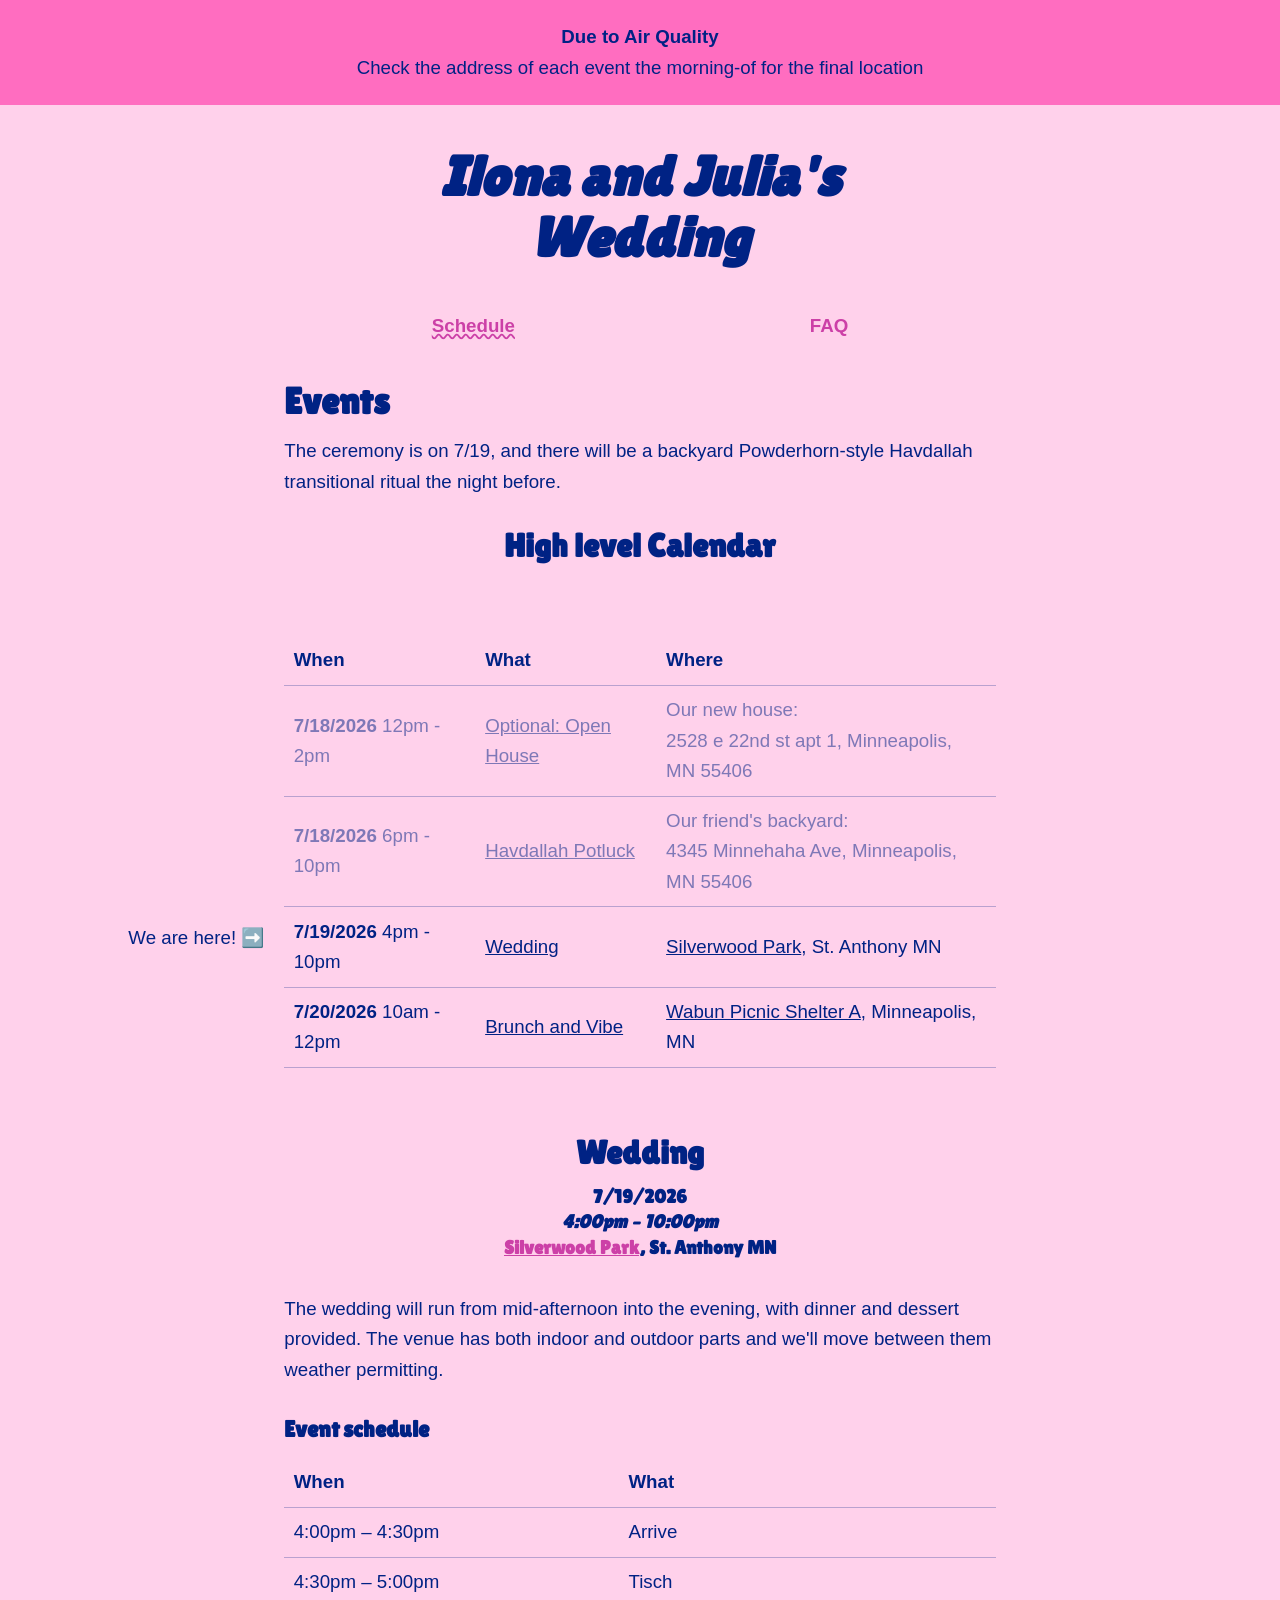
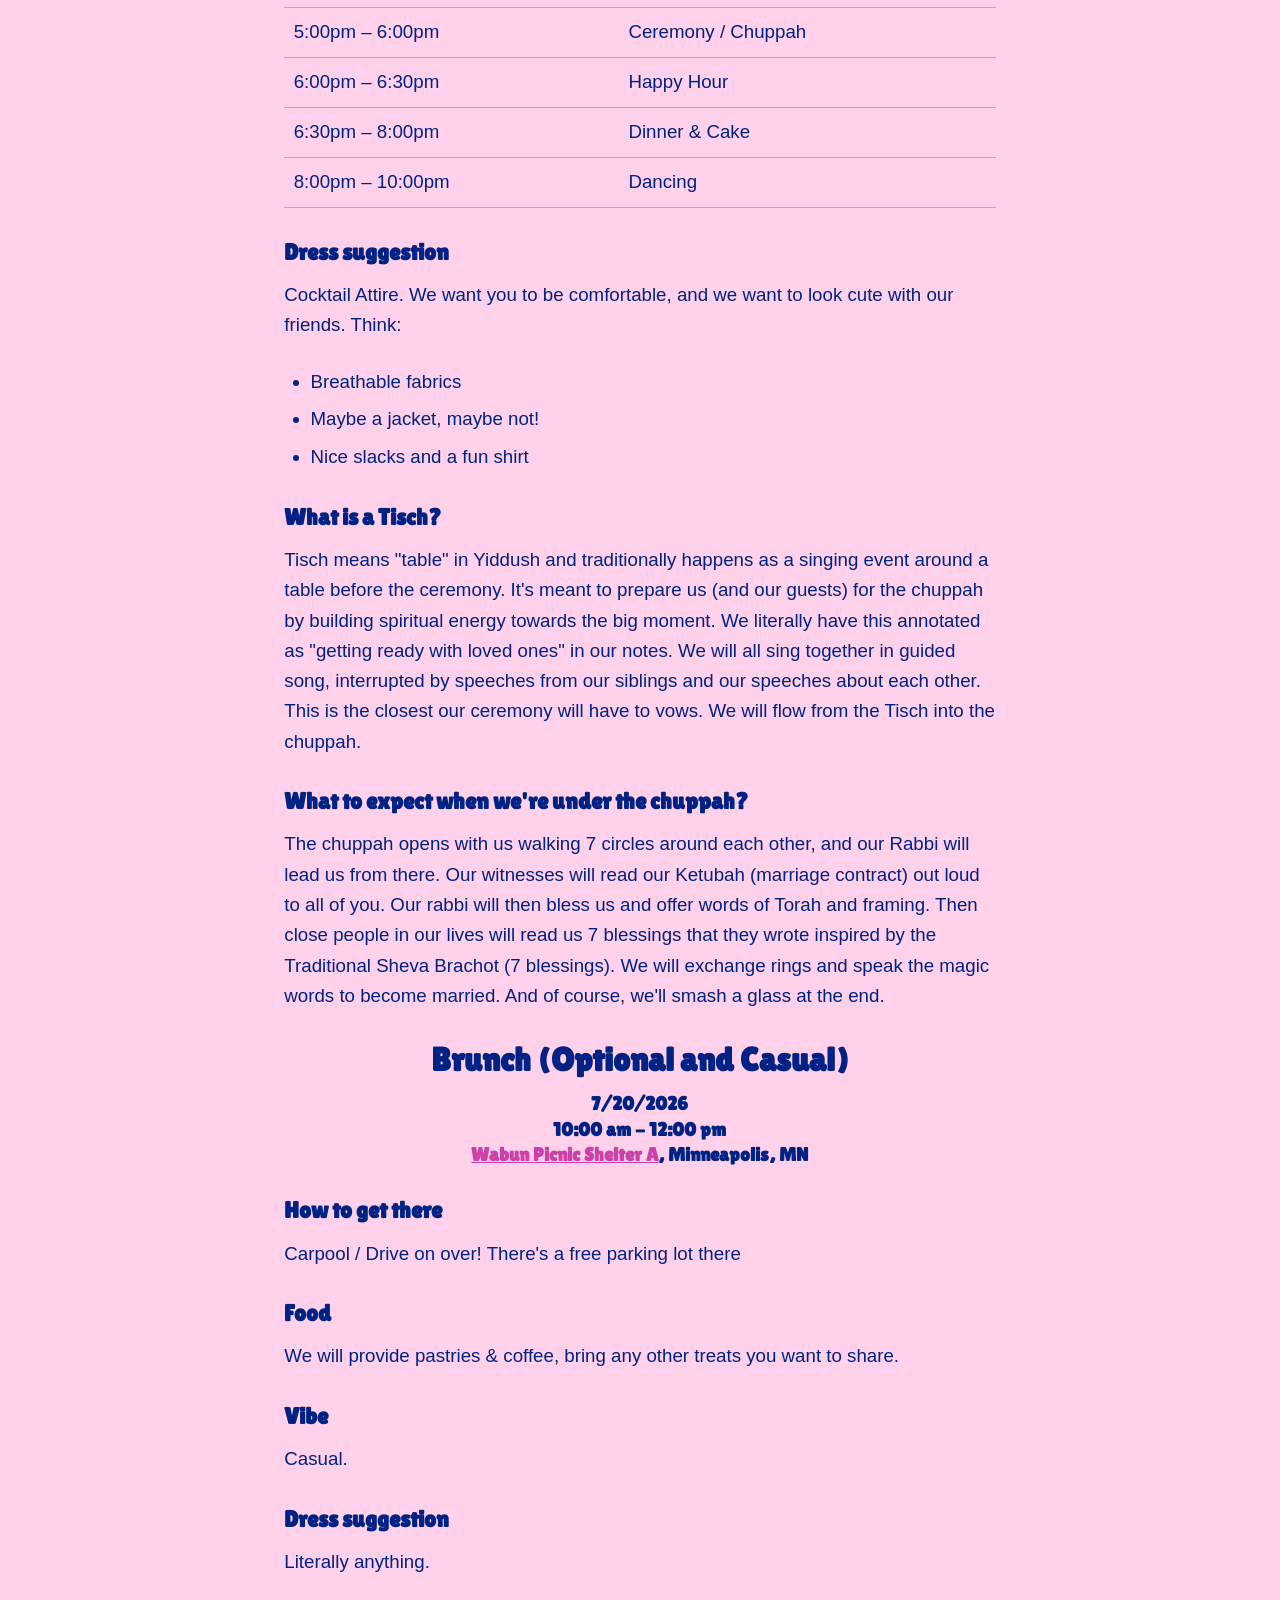
==== commit 691a7e8e: "updates for the wedding day" ====
--- a/index.html
+++ b/index.html
@@ -35,17 +35,18 @@
       </tr>
     </thead>
     <tbody>
-      <tr>
+      <tr class="done">
         <td style="text-align:left"><strong>7/18/2026</strong> 12pm - 2pm</td>
         <td style="text-align:left"><a class="toc-link" href="#openhouse">Optional: Open House</a></td>
         <td style="text-align:left">Our new house:<br/>2528 e 22nd st apt 1, Minneapolis, MN 55406</td>
       </tr>
-      <tr>
+      <tr class="done">
         <td style="text-align:left"><strong>7/18/2026</strong> 6pm - 10pm</td>
         <td style="text-align:left"><a class="toc-link" href="#havdalah">Havdallah Potluck</a></td>
         <td style="text-align:left">Our friend's backyard:<br/>4345 Minnehaha Ave, Minneapolis, MN 55406</td>
       </tr>
       <tr>
+        <p class="you-are-here">We are here! ➡️</p>
         <td style="text-align:left"><strong>7/19/2026</strong> 4pm - 10pm</td>
         <td style="text-align:left"><a class="toc-link" href="#wedding">Wedding</a></td>
         <td style="text-align:left"><a href="https://www.threeriversparks.org/location/silverwood-park">Silverwood Park</a>, St. Anthony MN</td>
@@ -59,56 +60,6 @@
     </tbody>
   </table>
 
-  <h3 id="havdalah"><br />Havdallah and Community Dinner</h3>
-  <h6><strong>7/18/2026</strong></h6>
-  <h6><em>6:00pm – 11:00pm</em></h6>
-  <h6>Our friend's backyard in Longfellow<br/>4345 Minnehaha Ave, Minneapolis, MN 55406, the house behind the pines</h6>
-  <h6>do not park in the driveway that google leads you to</h6>
-  <br />
-  <p>To be in each other's company for the first time of the weekend and open up the Ritual Portal.
-    A window into our real lives in a South Minneapolis backyard. We will start the night with dinner, mingling and settling and open the Portal with Havdallah.
-  </p>
-  <h5>Event schedule</h5>
-  <table>
-    <thead>
-      <tr>
-        <th style="text-align:left">When</th>
-        <th style="text-align:left">What</th>
-      </tr>
-    </thead>
-    <tbody>
-      <tr>
-        <td style="text-align:left">6:00pm – 7:00pm</td>
-        <td style="text-align:left">Arrive</td>
-      </tr>
-      <tr>
-        <td style="text-align:left">7:00pm – 9:00pm</td>
-        <td style="text-align:left">Potluck Dinner (it's really dinner, there will be plenty of food)</td>
-      </tr>
-      <tr>
-        <td style="text-align:left">9:00pm – 9:48pm</td>
-        <td style="text-align:left">Speeches / Ritual Opener</td>
-      </tr>
-      <tr>
-        <td style="text-align:left">9:48pm – 10:00pm</td>
-        <td style="text-align:left">Close with a Havdallah</td>
-      </tr>
-    </tbody>
-  </table>
-  <h5>A Note About Food</h5>
-  <p>Make sure to mark up your dietary restrictions on the RSVP form!</p>
-  <h5>Dress suggestion</h5>
-  <p>Casual Attire.</p>
-  <p>It'll be hot and humid, dress comfortably for being outside for a while with some chairs, some blankets, lots of grass.</p>
-  <h5>What is Havdallah?</h5>
-  <p>
-    Havdallah is a ritual that happens every Saturday night to mark the end of Shabbat and the transition back into the week.
-    You will notice our Havdallah is set to begin at 9:48pm based on the Hebcal guidance because traditionally you wait until you can see 3 stars before Shabbat is officially over.
-    This is Ilona's favorite Jewish ritual and it's always about transitions and portals.
-    This wedding weekend too is a Portal, and this wedding weekend Havdallah will mark the full transition into the wedding day.
-    Havdallah is a short and sensory ritual with candles and spices to smell and wine to drink. We'll sing, drink and smell things.
-  </p>
-  <!-- <p>Ours will be ....</p> -->
   <h3 id="wedding"><br />Wedding</h3>
   <h6><strong>7/19/2026</strong></h6>
   <h6><em>4:00pm – 10:00pm</em></h6>
--- a/style.css
+++ b/style.css
@@ -48,12 +48,30 @@
   margin: 0px;
 }
 
+.done {
+  opacity: 0.5;
+}
+
+.you-are-here {
+  position: relative;
+  left: -15rem;
+  top: 33rem;
+  display: block;
+}
+
 @media (max-width: 684px) {
   body {
     font-size: 1.53rem;
   }
+  .you-are-here {
+    display: none;
+  }
 }
 @media (max-width: 382px) {
+  .you-are-here {
+    display: none;
+  }
+
   body {
     font-size: 1.35rem;
   }
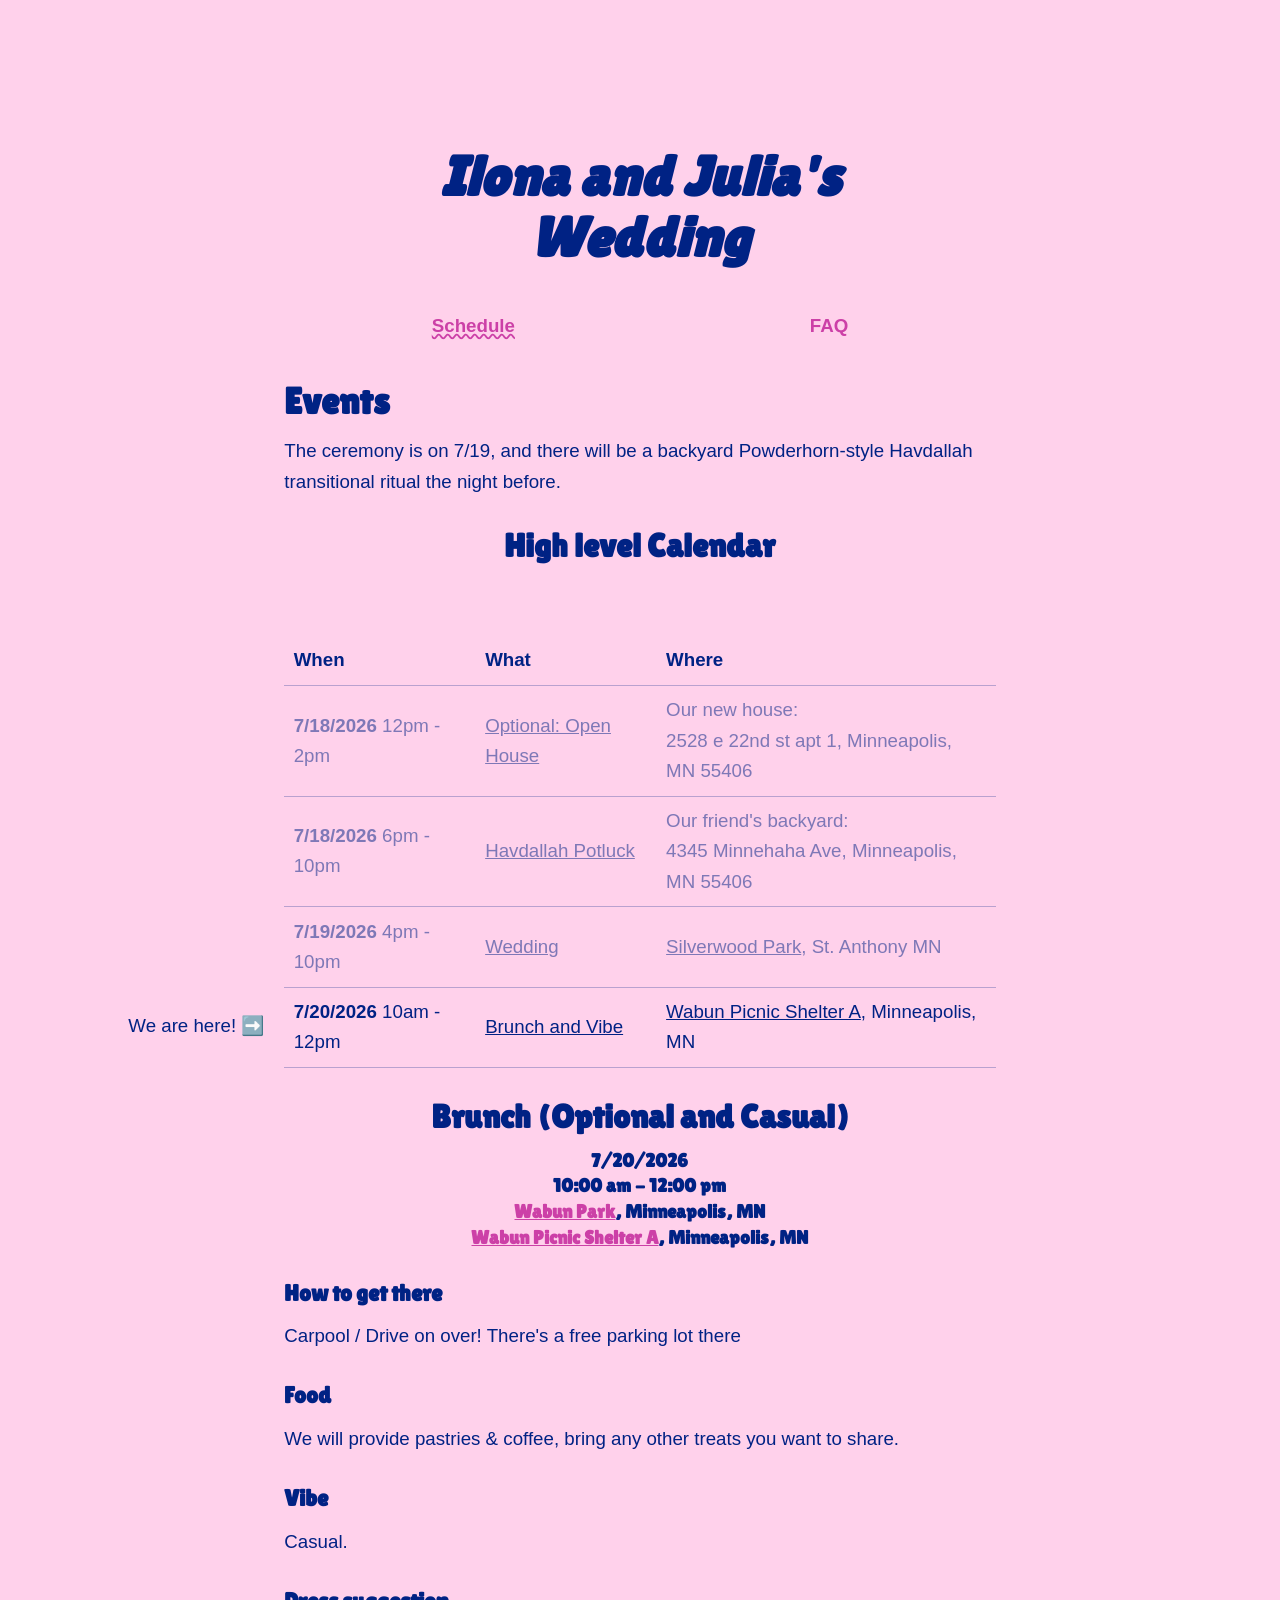
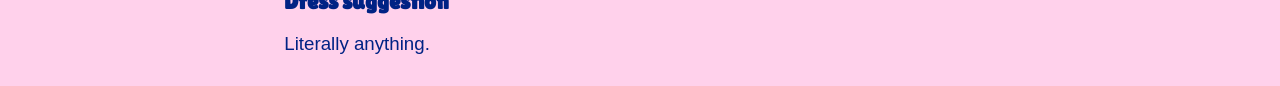
==== commit d4c9dd02: "monday updates" ====
--- a/index.html
+++ b/index.html
@@ -14,10 +14,6 @@
 </head>
 
 <body>
-  <span class="weather-banner">
-    <p><strong>Due to Air Quality</strong></p>
-    <p>Check the address of each event the morning-of for the final location</p>
-  </span>
   <h1><strong>Ilona and Julia's<br/> Wedding</strong></h1>
   <nav>
     <li><a href="/" class="current">Schedule</a></li>
@@ -45,13 +41,13 @@
         <td style="text-align:left"><a class="toc-link" href="#havdalah">Havdallah Potluck</a></td>
         <td style="text-align:left">Our friend's backyard:<br/>4345 Minnehaha Ave, Minneapolis, MN 55406</td>
       </tr>
-      <tr>
-        <p class="you-are-here">We are here! ➡️</p>
+      <tr class="done">
         <td style="text-align:left"><strong>7/19/2026</strong> 4pm - 10pm</td>
         <td style="text-align:left"><a class="toc-link" href="#wedding">Wedding</a></td>
         <td style="text-align:left"><a href="https://www.threeriversparks.org/location/silverwood-park">Silverwood Park</a>, St. Anthony MN</td>
       </tr>
       <tr>
+        <p class="you-are-here">We are here! ➡️</p>
         <td style="text-align:left"><strong>7/20/2026</strong> 10am - 12pm</td>
         <td style="text-align:left"><a class="toc-link" href="#brunch">Brunch and Vibe</a></td>
         <td style="text-align:left"><a href="https://www.minneapolisparks.org/wp-content/uploads/2021/07/minnehaha_park_picnic_map_CORRECTED_2022-reduced.pdf">Wabun Picnic Shelter A</a>,
@@ -59,76 +55,11 @@
       </tr>
     </tbody>
   </table>
-
-  <h3 id="wedding"><br />Wedding</h3>
-  <h6><strong>7/19/2026</strong></h6>
-  <h6><em>4:00pm – 10:00pm</em></h6>
-  <h6><a href="https://www.threeriversparks.org/location/silverwood-park">Silverwood Park</a>, St. Anthony MN</h6>
-  <br />
-  <p>The wedding will run from mid-afternoon into the evening, with dinner and dessert
-    provided. The venue has both indoor and outdoor parts and we'll move between them weather permitting.</p>
-    <h5>Event schedule</h5>
-  <table>
-    <thead>
-      <tr>
-        <th style="text-align:left">When</th>
-        <th style="text-align:left">What</th>
-      </tr>
-    </thead>
-    <tbody>
-      <tr>
-        <td style="text-align:left">4:00pm – 4:30pm</td>
-        <td style="text-align:left">Arrive</td>
-      </tr>
-      <tr>
-        <td style="text-align:left">4:30pm – 5:00pm</td>
-        <td style="text-align:left">Tisch</td>
-      </tr>
-      <tr>
-        <td style="text-align:left">5:00pm – 6:00pm</td>
-        <td style="text-align:left">Ceremony / Chuppah</td>
-      </tr>
-      <tr>
-        <td style="text-align:left">6:00pm – 6:30pm</td>
-        <td style="text-align:left">Happy Hour</td>
-      </tr>
-      <tr>
-        <td style="text-align:left">6:30pm – 8:00pm</td>
-        <td style="text-align:left">Dinner & Cake</td>
-      </tr>
-      <tr>
-        <td style="text-align:left">8:00pm – 10:00pm</td>
-        <td style="text-align:left">Dancing</td>
-      </tr>
-    </tbody>
-  </table>
-  <h5>Dress suggestion</h5>
-  <p>Cocktail Attire. We want you to be comfortable, and we want to look cute with our friends. Think:
-    <ul>
-      <li>Breathable fabrics</li>
-      <li>Maybe a jacket, maybe not!</li>
-      <li>Nice slacks and a fun shirt</li>
-    </ul>
-  </p>
-  <h5>What is a Tisch?</h5>
-  <p>
-    Tisch means "table" in Yiddush and traditionally happens as a singing event around a table before the ceremony.
-    It's meant to prepare us (and our guests) for the chuppah by building spiritual energy towards the big moment. We literally have this annotated as "getting ready with loved ones" in our notes.
-    We will all sing together in guided song, interrupted by speeches from our siblings and our speeches about each other.
-    This is the closest our ceremony will have to vows. We will flow from the Tisch into the chuppah.
-  </p>
-  <h5>What to expect when we're under the chuppah?</h5>
-  <p>
-    The chuppah opens with us walking 7 circles around each other, and our Rabbi will lead us from there. Our witnesses will read our Ketubah (marriage contract) out loud to all of you.
-    Our rabbi will then bless us and offer words of Torah and framing. Then close people in our lives will read us 7 blessings that they wrote inspired by the Traditional Sheva Brachot (7 blessings).
-    We will exchange rings and speak the magic words to become married.
-    And of course, we'll smash a glass at the end.
-  </p>
-  <!-- <p>Ours will be ....</p> -->
   <h3 id="brunch">Brunch (Optional and Casual)</h3>
   <h6><strong>7/20/2026</strong></h6>
   <h6>10:00 am - 12:00 pm</h6>
-  <h6><a href="https://www.minneapolisparks.org/wp-content/uploads/2021/07/minnehaha_park_picnic_map_CORRECTED_2022-red">Wabun Picnic Shelter A</a>, Minneapolis, MN</h6>
+  <h6><a href="https://maps.app.goo.gl/2tVExHrkXwDfi4fcA">Wabun Park</a>, Minneapolis, MN</h6>
+  <h6><a href="https://www.minneapolisparks.org/_asset/jcyws1/minnehaha_park_picnic_map.pdf">Wabun Picnic Shelter A</a>, Minneapolis, MN</h6>
   <h5>How to get there</h5>
   <p>Carpool / Drive on over! There's a free parking lot there</p>
   <h5>Food</h5>
--- a/style.css
+++ b/style.css
@@ -55,7 +55,7 @@
 .you-are-here {
   position: relative;
   left: -15rem;
-  top: 33rem;
+  top: 41.5rem;
   display: block;
 }
 
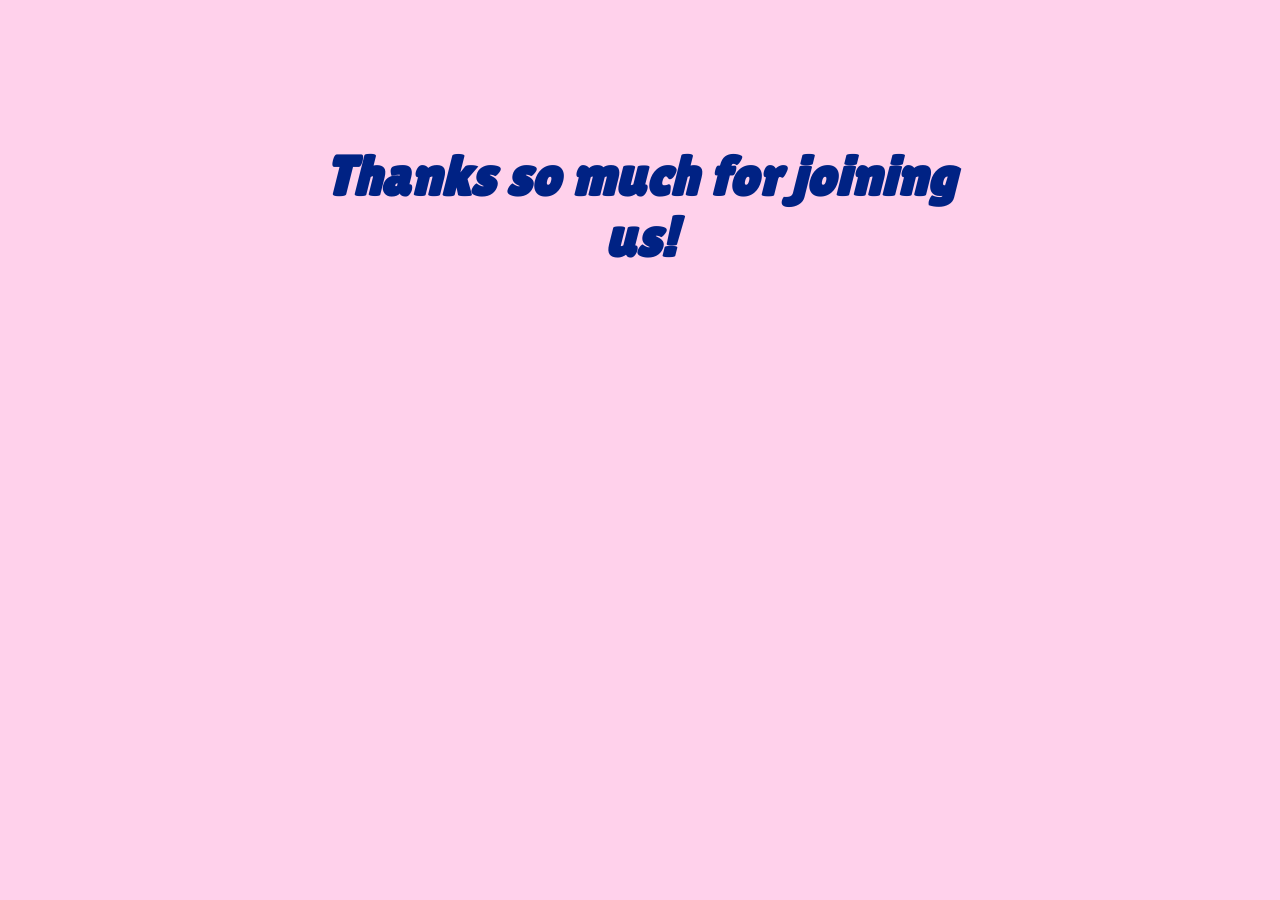
==== commit 87b612a3: "erase wedding page content" ====
--- a/index.html
+++ b/index.html
@@ -14,58 +14,5 @@
 </head>
 
 <body>
-  <h1><strong>Ilona and Julia's<br/> Wedding</strong></h1>
-  <nav>
-    <li><a href="/" class="current">Schedule</a></li>
-    <li><a href="/faq.html" class="not-current">FAQ</a></li>
-  </nav>
-  <h2>Events</h2>
-  <p>The ceremony is on 7/19, and there will be a backyard Powderhorn-style Havdallah transitional ritual the night before.</p>
-  <h3>High level Calendar</h3>
-  <table>
-    <thead>
-      <tr>
-        <th style="text-align:left">When</th>
-        <th style="text-align:left">What</th>
-        <th style="text-align:left">Where</th>
-      </tr>
-    </thead>
-    <tbody>
-      <tr class="done">
-        <td style="text-align:left"><strong>7/18/2026</strong> 12pm - 2pm</td>
-        <td style="text-align:left"><a class="toc-link" href="#openhouse">Optional: Open House</a></td>
-        <td style="text-align:left">Our new house:<br/>2528 e 22nd st apt 1, Minneapolis, MN 55406</td>
-      </tr>
-      <tr class="done">
-        <td style="text-align:left"><strong>7/18/2026</strong> 6pm - 10pm</td>
-        <td style="text-align:left"><a class="toc-link" href="#havdalah">Havdallah Potluck</a></td>
-        <td style="text-align:left">Our friend's backyard:<br/>4345 Minnehaha Ave, Minneapolis, MN 55406</td>
-      </tr>
-      <tr class="done">
-        <td style="text-align:left"><strong>7/19/2026</strong> 4pm - 10pm</td>
-        <td style="text-align:left"><a class="toc-link" href="#wedding">Wedding</a></td>
-        <td style="text-align:left"><a href="https://www.threeriversparks.org/location/silverwood-park">Silverwood Park</a>, St. Anthony MN</td>
-      </tr>
-      <tr>
-        <p class="you-are-here">We are here! ➡️</p>
-        <td style="text-align:left"><strong>7/20/2026</strong> 10am - 12pm</td>
-        <td style="text-align:left"><a class="toc-link" href="#brunch">Brunch and Vibe</a></td>
-        <td style="text-align:left"><a href="https://www.minneapolisparks.org/wp-content/uploads/2021/07/minnehaha_park_picnic_map_CORRECTED_2022-reduced.pdf">Wabun Picnic Shelter A</a>,
-          Minneapolis, MN</td>
-      </tr>
-    </tbody>
-  </table>
-  <h3 id="brunch">Brunch (Optional and Casual)</h3>
-  <h6><strong>7/20/2026</strong></h6>
-  <h6>10:00 am - 12:00 pm</h6>
-  <h6><a href="https://maps.app.goo.gl/2tVExHrkXwDfi4fcA">Wabun Park</a>, Minneapolis, MN</h6>
-  <h6><a href="https://www.minneapolisparks.org/_asset/jcyws1/minnehaha_park_picnic_map.pdf">Wabun Picnic Shelter A</a>, Minneapolis, MN</h6>
-  <h5>How to get there</h5>
-  <p>Carpool / Drive on over! There's a free parking lot there</p>
-  <h5>Food</h5>
-  <p>We will provide pastries &amp; coffee, bring any other treats you want to share.</p>
-  <h5>Vibe</h5>
-  <p>Casual.</p>
-  <h5>Dress suggestion</h5>
-  <p>Literally anything.</p>
+  <h1><strong>Thanks so much for joining us!</h1>
 </body>
